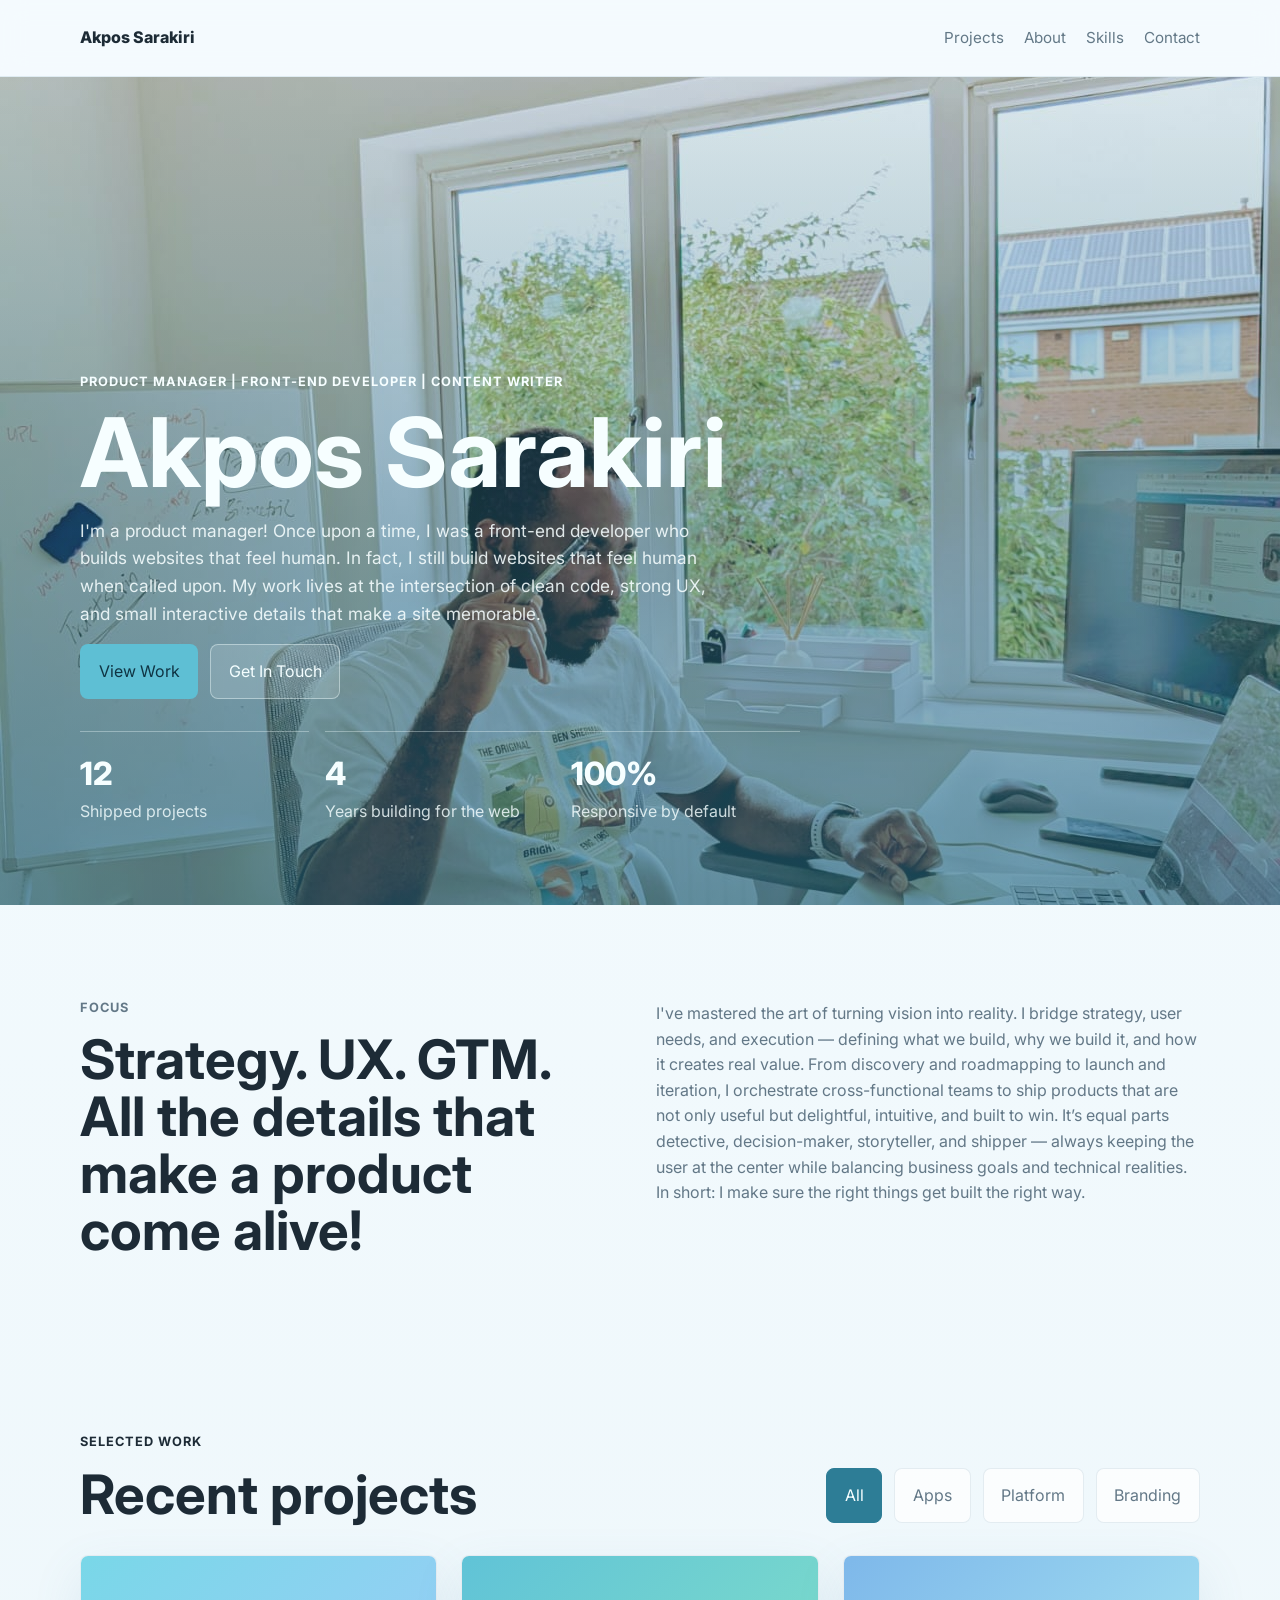
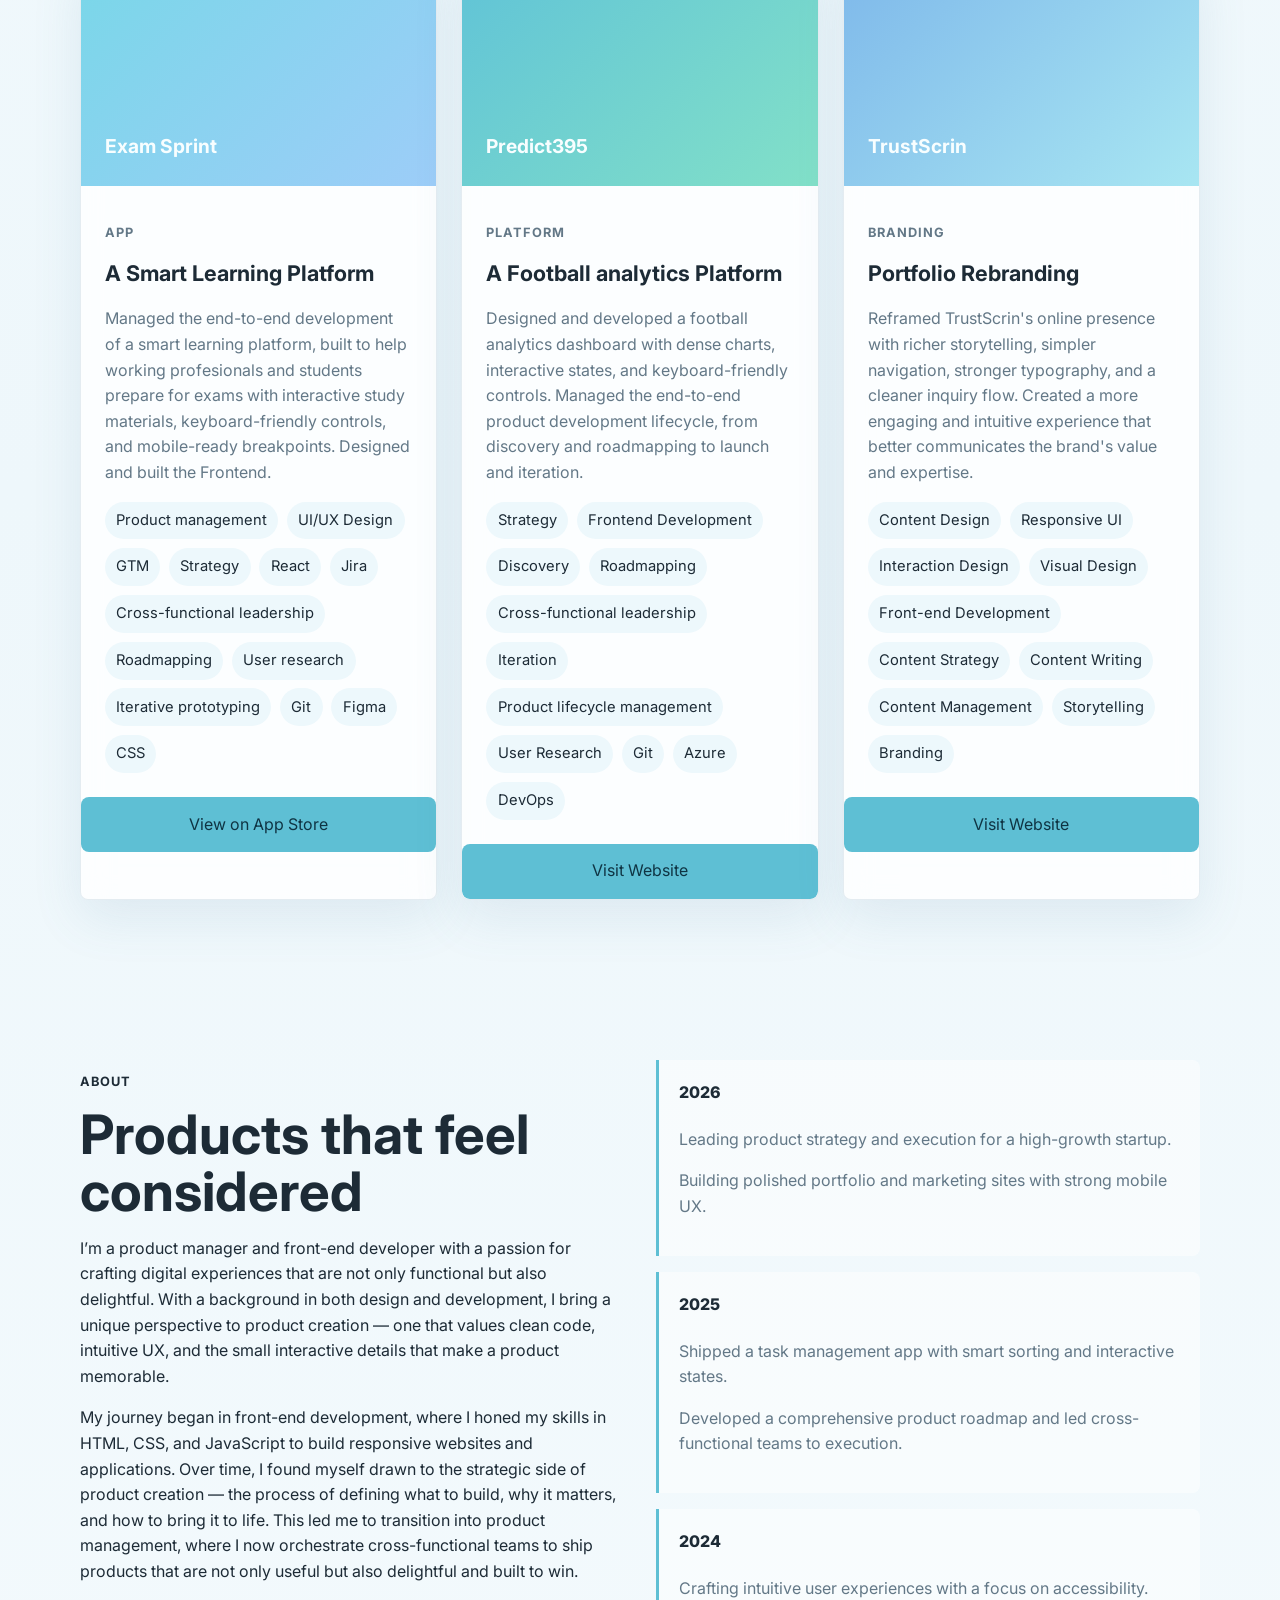
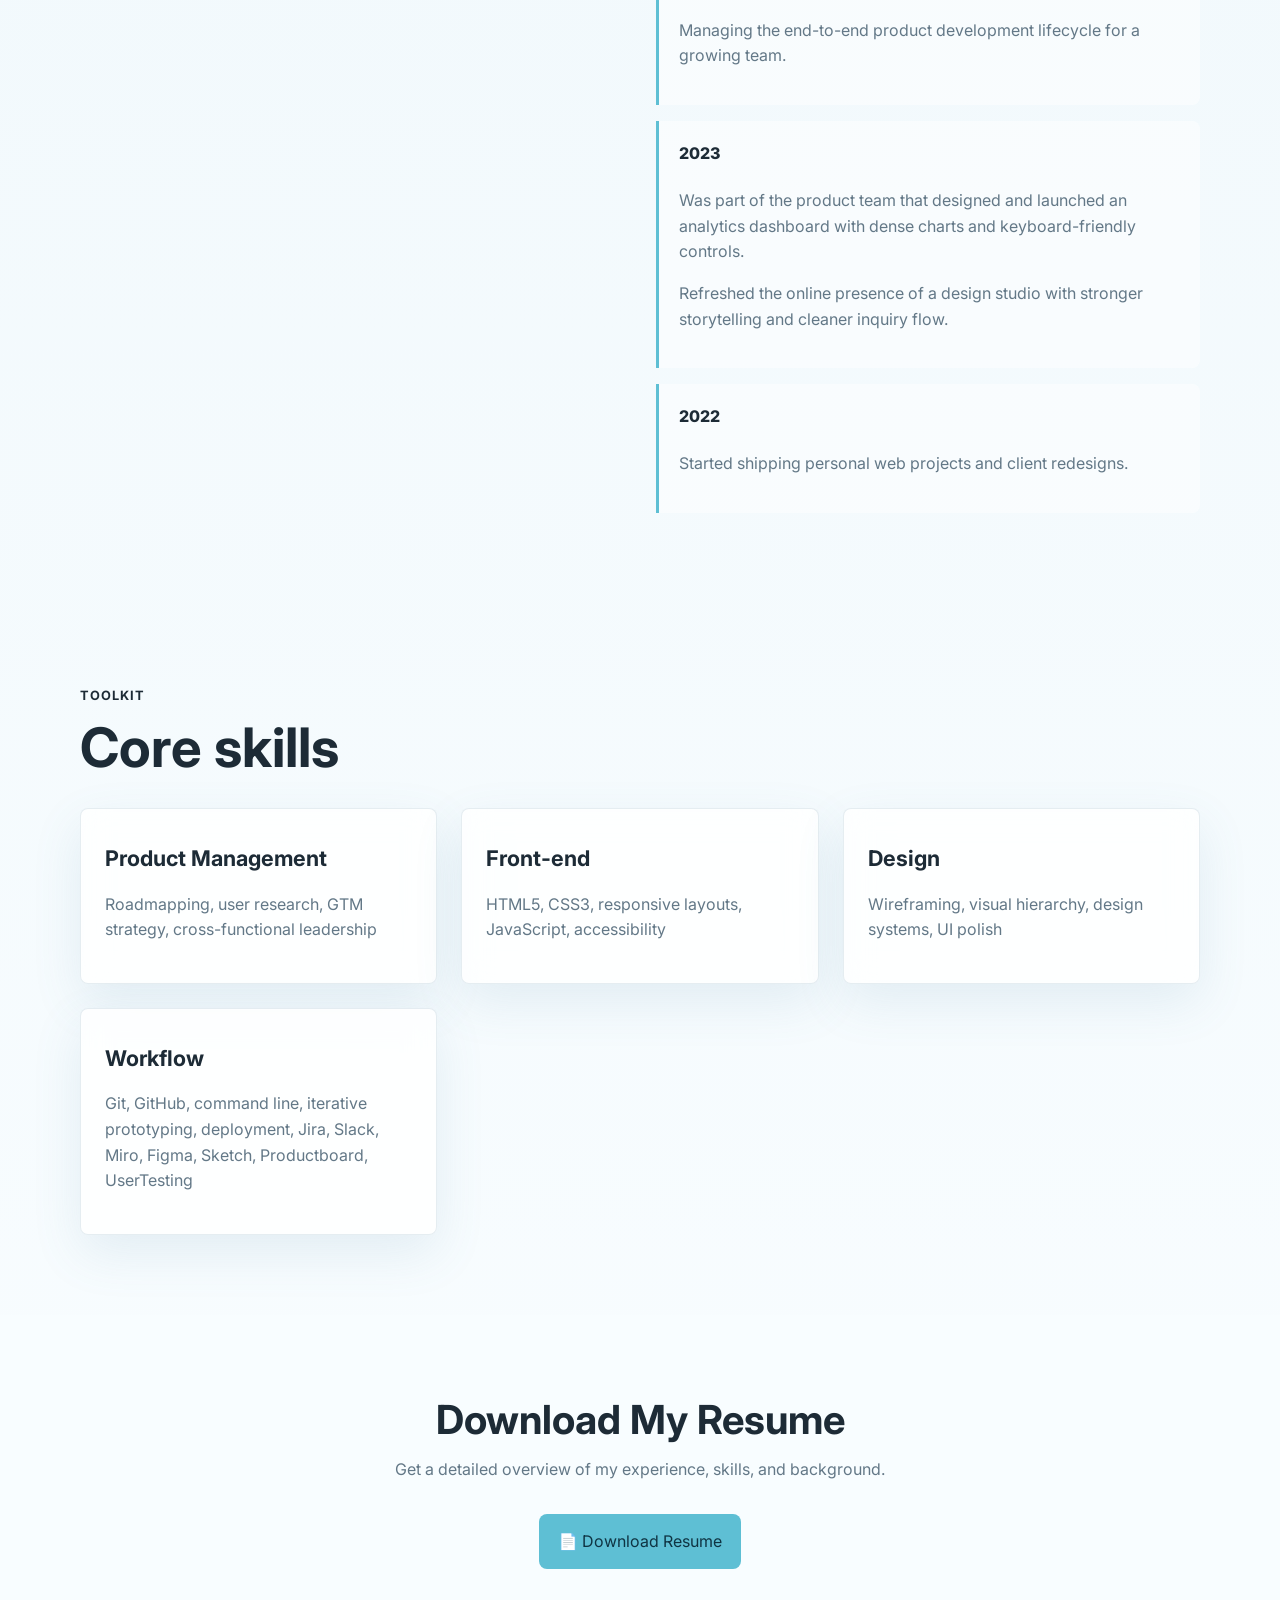
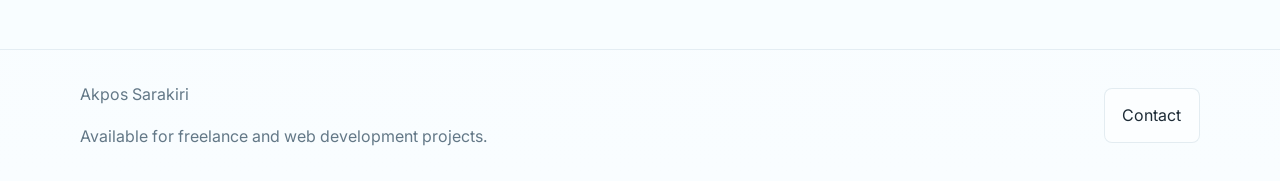
==== index.html @ 146df928 "Add Twitter handle to contact page - Added Twitter link (@Sarak_AK47) to contact information - Updat" ====
<!DOCTYPE html>
<html lang="en">
<head>
  <meta charset="UTF-8">
  <meta name="viewport" content="width=device-width, initial-scale=1.0">
  <title>Akpos Sarakiri</title>
  <link rel="preconnect" href="https://fonts.googleapis.com" />
  <link rel="preconnect" href="https://fonts.gstatic.com" crossorigin />
  <link
    href="https://fonts.googleapis.com/css2?family=Inter:wght@400;500;600;700;800&display=swap"
    rel="stylesheet"
  />
  <link rel="stylesheet" href="styles.css">
</head>
<body>
  <header class="site-header">
    <div class="container nav-shell">
      <a class="brand" href="index.html">Akpos Sarakiri</a>
      <nav class="site-nav" aria-label="Primary">
        <a href="#projects">Projects</a>
        <a href="#about">About</a>
        <a href="#skills">Skills</a>
        <a href="contact.html">Contact</a>
      </nav>
    </div>
  </header>

  <main>
    <section class="hero">
      <div class="hero-media">
        <img
          src="images/image1.jpeg"
          alt="Developer workspace with laptop, coffee, and code on screen"
        />
      </div>
      <div class="container hero-content">
        <p class="eyebrow">Product Manager | Front-End Developer | Content Writer</p>
        <h1>Akpos Sarakiri</h1>
        <p class="hero-copy">
          I'm a product manager! Once upon a time, I was a front-end developer who builds websites that feel
          human. In fact, I still build websites that feel
          human when called upon. My work lives at the intersection of clean code, strong UX,
          and small interactive details that make a site memorable. 
        </p>
        <div class="hero-actions">
          <a class="button primary" href="#projects">View Work</a>
          <a class="button secondary" href="contact.html">Get In Touch</a>
        </div>
        <dl class="hero-stats" aria-label="Career highlights">
          <div>
            <dt>12</dt>
            <dd>Shipped projects</dd>
          </div>
          <div>
            <dt>4</dt>
            <dd>Years building for the web</dd>
          </div>
          <div>
            <dt>100%</dt>
            <dd>Responsive by default</dd>
          </div>
        </dl>
      </div>
    </section>

    <section class="section">
      <div class="container highlights">
        <article>
          <p class="section-label">Focus</p>
          <h2>Strategy. UX. GTM.
            All the details that make a product come alive!
          </h2>
        </article>
        <article>
          <p>
            I've mastered the art of turning vision into reality.
            I bridge strategy, user needs, and execution — defining what we build, 
            why we build it, and how it creates real value. From discovery and roadmapping to launch and iteration, 
            I orchestrate cross-functional teams to ship products that are not only useful but delightful, intuitive, and built to win.
            It’s equal parts detective, decision-maker, storyteller, and shipper — always keeping the user at the 
            center while balancing business goals and technical realities.
            In short: I make sure the right things get built the right way.
          </p>
        </article>
      </div>
    </section>

    <section class="section" id="projects">
      <div class="container">
        <div class="section-heading">
          <div>
            <p class="section-label">Selected Work</p>
            <h2>Recent projects</h2>
          </div>
          <div class="filter-bar" aria-label="Project filters">
            <button class="filter-chip is-active" data-filter="all">All</button>
            <button class="filter-chip" data-filter="ui">Apps</button>
            <button class="filter-chip" data-filter="app">Platform</button>
            <button class="filter-chip" data-filter="branding">Branding</button>
          </div>
        </div>

        <div class="project-grid">
          <article class="project-card" data-category="ui">
            <div class="project-visual sunset">
              <span>Exam Sprint</span>
            </div>
            <div class="project-copy">
              <p class="project-tag">APP</p>
              <h3>A Smart Learning Platform</h3>
              <p>
                Managed the end-to-end development of a smart learning platform, 
                built to help working profesionals and students prepare for exams with interactive study materials,
                keyboard-friendly controls, and mobile-ready breakpoints. Designed and built the Frontend.
              </p>
              <ul class="meta-list">
                <li>Product management</li>
                <li>UI/UX Design</li>
                <li>GTM</li>
                <li>Strategy</li>
                <li>React</li>
                <li>Jira</li>
                <li>Cross-functional leadership</li>
                <li>Roadmapping</li>
                <li>User research</li>
                <li>Iterative prototyping</li>
                <li>Git</li>
                <li>Figma</li>
                <li>CSS</li>
              </ul>
            </div>
            <div> 
              <a href="https://apps.apple.com/app/id6741679938" target="_blank" rel="noreferrer">
                <span class="button primary full-width">View on App Store</span></a>
            </div>
          </article>

          <article class="project-card" data-category="app">
            <div class="project-visual mint">
              <span>Predict395</span>
            </div>
            <div class="project-copy">
              <p class="project-tag">Platform</p>
              <h3>A Football analytics Platform</h3>
              <p>
                Designed and developed a football analytics dashboard with dense charts, 
                interactive states, and keyboard-friendly controls.
                Managed the end-to-end product development lifecycle,
                from discovery and roadmapping to launch and iteration.
              </p>
              <ul class="meta-list">
                <li>Strategy</li>
                <li>Frontend Development</li>
                <li>Discovery</li>
                <li>Roadmapping</li>
                <li>Cross-functional leadership</li>
                <li>Iteration</li>
                <li>Product lifecycle management</li>
                <li>User Research</li>
                <li>Git</li>
                <li>Azure</li>
                <li>DevOps</li>
              </ul>
            </div>
            <div> 
              <a href="https://predict395.com/" target="_blank" rel="noreferrer">
                <span class="button primary full-width">Visit Website</span></a>
            </div>
          </article>

          <article class="project-card" data-category="branding">
            <div class="project-visual coral">
              <span>TrustScrin</span>
            </div>
            <div class="project-copy">
              <p class="project-tag">Branding</p>
              <h3>Portfolio Rebranding</h3>
              <p>
                Reframed TrustScrin's online presence with richer storytelling, simpler 
                navigation,
                stronger typography, and a cleaner inquiry flow. Created a more engaging and 
                intuitive experience that better communicates the brand's value and expertise.
              </p>
              <ul class="meta-list">
                <li>Content Design</li>
                <li>Responsive UI</li>
                <li>Interaction Design</li>
                <li>Visual Design</li>
                <li>Front-end Development</li>
                <li>Content Strategy</li>
                <li>Content Writing</li>
                <li>Content Management</li>
                <li>Storytelling</li>
                <li>Branding</li>
              </ul>
            </div>
            <div> 
              <a href="https://trustscrin.com/" target="_blank" rel="noreferrer">
                <span class="button primary full-width">Visit Website</span></a>
            </div>
          </article>
        </div>
      </div>
    </section>

    <section class="section" id="about">
      <div class="container split-layout">
        <article>
          <p class="section-label">About</p>
          <h2>Products that feel considered</h2>
          <p>
            I’m a product manager and front-end developer with a passion for
            crafting digital experiences that are not only functional but also
            delightful. With a background in both design and development, I
            bring a unique perspective to product creation — one that values
            clean code, intuitive UX, and the small interactive details that
            make a product memorable.
          </p>
          <p>
            My journey began in front-end development, where I honed my skills
            in HTML, CSS, and JavaScript to build responsive websites and
            applications. Over time, I found myself drawn to the strategic side
            of product creation — the process of defining what to build, why it
            matters, and how to bring it to life. This led me to transition into
            product management, where I now orchestrate cross-functional teams to
            ship products that are not only useful but also delightful and built
            to win.
          </p>
        </article>

        <article class="timeline">
          <div>
            <span>2026</span>
            <p>Leading product strategy and execution for a high-growth startup.</p>
            <p>Building polished portfolio and marketing sites with strong mobile UX.</p>
          </div>
          <div>
            <span>2025</span>
            <p>Shipped a task management app with smart sorting and interactive states.</p>
            <p>Developed a comprehensive product roadmap and led cross-functional teams to execution.</p>
          </div>
          <div>
            <span>2024</span>
            <p>Crafting intuitive user experiences with a focus on accessibility.</p>
            <p>Managing the end-to-end product development lifecycle for a growing team.</p>
          </div>
          <div>
            <span>2023</span>
            <p>Was part of the product team that designed and launched an analytics dashboard with dense charts and keyboard-friendly controls.</p>
            <p>Refreshed the online presence of a design studio with stronger storytelling and cleaner inquiry flow.</p>
          </div>
          <div>
            <span>2022</span>
            <p>Started shipping personal web projects and client redesigns.</p>
          </div>
        </article>
      </div>
    </section>

    <section class="section" id="skills">
      <div class="container">
        <div class="section-heading">
          <div>
            <p class="section-label">Toolkit</p>
            <h2>Core skills</h2>
          </div>
        </div>
        <div class="skills-grid">
          <article>
            <h3>Product Management</h3>
            <p>Roadmapping, user research, GTM strategy, cross-functional leadership</p>
          </article>
          <article>
            <h3>Front-end</h3>
            <p>HTML5, CSS3, responsive layouts, JavaScript, accessibility</p>
          </article>
          <article>
            <h3>Design</h3>
            <p>Wireframing, visual hierarchy, design systems, UI polish</p>
          </article>
          <article>
            <h3>Workflow</h3>
            <p>Git, GitHub, command line, iterative prototyping, deployment, Jira, Slack, Miro, Figma, Sketch, Productboard, UserTesting</p>
          </article>
        </div>
      </div>
    </section>

    <section class="section resume-section">
        <div class="container">
          <div class="resume-content">
            <h2>Download My Resume</h2>
            <p>Get a detailed overview of my experience, skills, and background.</p>
            <a class="button primary" href="https://1drv.ms/w/c/75dd874f5d4f0aeb/IQAN1BbffkNaRaN0YZNN8vuVAbMzT3LTX6f__LPYfrkF7ro?e=xX52eF" target="_blank" rel="noreferrer" download>
              <span>📄 Download Resume</span>
            </a>
          </div>
        </div>
      </section>

  </main>

  <footer class="site-footer">
    <div class="container footer-shell">
      <div>
        <p class="footer-name">Akpos Sarakiri</p>
        <p>Available for freelance and web development projects.</p>
      </div>
      <a class="button tertiary" href="contact.html">Contact</a>
    </div>
  </footer>

  <script src="script.js"></script>
</body>
</html>
---- styles.css ----
:root {
  --bg: #eef7fb;
  --surface: #f8fdff;
  --surface-strong: rgba(255, 255, 255, 0.82);
  --text: #1d2b36;
  --muted: #637887;
  --border: rgba(78, 126, 154, 0.14);
  --accent: #5ebfd4;
  --accent-deep: #2d7d96;
  --accent-soft: #9ee3ef;
  --shadow: 0 18px 50px rgba(83, 133, 163, 0.12);
}

*,
*::before,
*::after {
  box-sizing: border-box;
}

html {
  scroll-behavior: smooth;
}

body {
  margin: 0;
  font-family: "Inter", sans-serif;
  background: var(--bg);
  color: var(--text);
  line-height: 1.6;
  background-image: linear-gradient(180deg, #f4fbfe 0%, #eef7fb 42%, #f9fdff 100%);
}

img {
  display: block;
  max-width: 100%;
}

a {
  color: inherit;
  text-decoration: none;
}

button,
input,
textarea {
  font: inherit;
}

.container {
  width: min(1120px, calc(100% - 2rem));
  margin: 0 auto;
}

.site-header {
  position: sticky;
  top: 0;
  z-index: 20;
  backdrop-filter: blur(12px);
  background: rgba(244, 251, 254, 0.8);
  border-bottom: 1px solid rgba(78, 126, 154, 0.12);
}

.nav-shell,
.footer-shell {
  display: flex;
  align-items: center;
  justify-content: space-between;
  gap: 1rem;
  min-height: 76px;
}

.brand,
.footer-name,
h1,
h2,
h3,
dt {
  letter-spacing: 0;
}

.brand {
  font-size: 1rem;
  font-weight: 800;
}

.site-nav {
  display: flex;
  flex-wrap: wrap;
  gap: 1.25rem;
}

.site-nav a {
  color: var(--muted);
  font-size: 0.95rem;
}

.site-nav a[aria-current="page"],
.site-nav a:hover,
.site-nav a:focus-visible {
  color: var(--text);
}

.hero {
  position: relative;
  min-height: 92vh;
  display: flex;
  align-items: end;
  overflow: hidden;
}

.hero::after {
  content: "";
  position: absolute;
  inset: 0;
  background:
    linear-gradient(180deg, rgba(134, 216, 232, 0.12), rgba(45, 125, 150, 0.5)),
    linear-gradient(0deg, rgba(16, 43, 58, 0.28), rgba(16, 43, 58, 0.08));
}

.hero-media {
  position: absolute;
  inset: 0;
}

.hero-media img {
  width: 100%;
  height: 100%;
  object-fit: cover;
}

.hero-content {
  position: relative;
  z-index: 1;
  color: #f6feff;
  padding: 9rem 0 4rem;
}

.contact-section {
  position: relative;
  min-height: 80vh;
  display: flex;
  align-items: center;
  overflow: hidden;
  padding: 0;
}

.contact-section::after {
  content: "";
  position: absolute;
  inset: 0;
  background:
    linear-gradient(180deg, rgba(134, 216, 232, 0.12), rgba(45, 125, 150, 0.5)),
    linear-gradient(0deg, rgba(16, 43, 58, 0.28), rgba(16, 43, 58, 0.08));
}

.contact-media {
  position: absolute;
  inset: 0;
}

.contact-media img {
  width: 100%;
  height: 100%;
  object-fit: cover;
}

.contact-content {
  position: relative;
  z-index: 1;
  color: #f6feff;
  text-align: center;
}

.eyebrow,
.section-label,
.project-tag {
  text-transform: uppercase;
  font-size: 0.8rem;
  font-weight: 700;
  letter-spacing: 0.08em;
}

.hero h1,
.contact-layout h1 {
  font-size: clamp(3rem, 8vw, 6rem);
  line-height: 0.98;
  margin: 0 0 1rem;
}

.hero-copy,
.contact-copy {
  max-width: 640px;
  font-size: 1.08rem;
}

.hero-copy {
  color: rgba(246, 254, 255, 0.88);
}

.contact-copy {
  color: var(--muted);
}

.contact-form {
  display: flex;
  flex-direction: column;
  gap: 1rem;
  max-width: 600px;
  margin: 2rem auto 0;
}

.contact-form input,
.contact-form textarea {
  padding: 0.85rem 1rem;
  border: 1px solid rgba(244, 254, 255, 0.42);
  border-radius: 8px;
  background: rgba(248, 253, 255, 0.14);
  color: #f6feff;
  font-size: 1rem;
}

.contact-form input::placeholder,
.contact-form textarea::placeholder {
  color: rgba(244, 254, 255, 0.6);
}

.contact-form textarea {
  min-height: 150px;
  resize: vertical;
}

.contact-form button {
  align-self: center;
  margin-top: 1rem;
}

.hero-actions,
.filter-bar,
.contact-list {
  display: flex;
  flex-wrap: wrap;
  gap: 0.75rem;
}

.button,
.filter-chip {
  display: inline-flex;
  align-items: center;
  justify-content: center;
  min-height: 48px;
  padding: 0.85rem 1.1rem;
  border-radius: 8px;
  border: 1px solid transparent;
  transition: transform 160ms ease, background-color 160ms ease, color 160ms ease,
    border-color 160ms ease;
}

.button:hover,
.button:focus-visible,
.filter-chip:hover,
.filter-chip:focus-visible {
  transform: translateY(-1px);
}

.primary {
  background: var(--accent);
  color: #0f3443;
}

.secondary {
  background: rgba(248, 253, 255, 0.14);
  color: #f4feff;
  border-color: rgba(244, 254, 255, 0.42);
}

.tertiary {
  background: rgba(255, 255, 255, 0.5);
  border-color: var(--border);
}

.hero-stats {
  display: grid;
  grid-template-columns: repeat(3, minmax(0, 1fr));
  gap: 1rem;
  margin-top: 2rem;
  max-width: 720px;
}

.hero-stats div {
  padding-top: 1rem;
  border-top: 1px solid rgba(244, 254, 255, 0.34);
}

.hero-stats dt {
  font-size: 2rem;
  font-weight: 800;
}

.hero-stats dd {
  margin: 0;
  color: rgba(244, 254, 255, 0.82);
}

.section {
  padding: 5rem 0;
}

.highlights,
.split-layout,
.contact-layout {
  display: grid;
  grid-template-columns: repeat(2, minmax(0, 1fr));
  gap: 2rem;
  align-items: start;
}

.section-heading {
  display: flex;
  align-items: end;
  justify-content: space-between;
  gap: 1.5rem;
  margin-bottom: 2rem;
}

.section h2 {
  margin: 0.25rem 0 0;
  font-size: clamp(2rem, 5vw, 3.4rem);
  line-height: 1.05;
}

.filter-chip {
  background: rgba(255, 255, 255, 0.75);
  border-color: var(--border);
  cursor: pointer;
  color: var(--muted);
}

.filter-chip.is-active {
  background: var(--accent-deep);
  color: #f5feff;
  border-color: var(--accent-deep);
}

.project-grid,
.skills-grid {
  display: grid;
  grid-template-columns: repeat(3, minmax(0, 1fr));
  gap: 1.5rem;
}

.project-card,
.skills-grid article,
.contact-panel {
  background: var(--surface-strong);
  border: 1px solid var(--border);
  border-radius: 8px;
  overflow: hidden;
  box-shadow: var(--shadow);
  backdrop-filter: blur(14px);
}

.project-card.is-hidden {
  display: none;
}

.project-visual {
  min-height: 230px;
  padding: 1.5rem;
  display: flex;
  align-items: end;
  font-size: 1.2rem;
  font-weight: 700;
  color: #f8feff;
}

.sunset {
  background: linear-gradient(135deg, #79d7e8, #9dcdf8);
}

.mint {
  background: linear-gradient(135deg, #60c3d7, #82e0c8);
}

.coral {
  background: linear-gradient(135deg, #7eb8ea, #a8e6f2);
}

.project-copy,
.skills-grid article,
.contact-panel {
  padding: 1.5rem;
}

.project-copy h3,
.skills-grid h3,
.contact-panel h2 {
  margin: 0.5rem 0;
  font-size: 1.35rem;
}

.meta-list,
.contact-points {
  display: flex;
  flex-wrap: wrap;
  gap: 0.55rem;
  list-style: none;
  padding: 0;
  margin: 1rem 0 0;
}

.meta-list li,
.contact-points li {
  padding: 0.45rem 0.7rem;
  border-radius: 999px;
  background: #edf8fc;
  font-size: 0.92rem;
}

.timeline {
  display: grid;
  gap: 1rem;
}

.timeline div {
  padding: 1.25rem;
  border-left: 3px solid var(--accent);
  background: rgba(255, 255, 255, 0.52);
  border-radius: 0 8px 8px 0;
}

.timeline span {
  display: inline-block;
  margin-bottom: 0.35rem;
  font-weight: 800;
}

.skills-grid article p,
.project-copy p,
.timeline p,
.highlights p,
.contact-panel li,
.site-footer p {
  color: var(--muted);
}

.site-footer {
  padding: 1rem 0;
  border-top: 1px solid rgba(78, 126, 154, 0.12);
}

.contact-main {
  min-height: calc(100vh - 76px);
  display: grid;
  align-items: center;
}

.contact-list {
  margin-top: 2rem;
}

.contact-list a {
  font-weight: 600;
  color: var(--accent-deep);
}

.full-width {
  width: 100%;
}

@media (max-width: 900px) {
  .hero {
    min-height: auto;
  }

  .hero-content {
    padding-top: 8rem;
  }

  .contact-section {
    min-height: auto;
    padding: 5rem 0;
  }

  .section-heading,
  .highlights,
  .split-layout,
  .contact-layout,
  .project-grid,
  .skills-grid {
    grid-template-columns: 1fr;
  }

  .section-heading {
    align-items: start;
  }
}

@media (max-width: 640px) {
  .nav-shell,
  .footer-shell {
    min-height: auto;
    padding: 1rem 0;
    align-items: start;
    flex-direction: column;
  }

  .hero-copy,
  .contact-copy {
    font-size: 1rem;
  }

  .hero-stats {
    grid-template-columns: 1fr;
  }

  .button,
  .filter-chip {
    width: auto;
  }
}

/* Resume Section */
.resume-section {
  background: var(--surface);
  text-align: center;
}

.resume-content {
  max-width: 600px;
  margin: 0 auto;
}

.resume-content h2 {
  margin-bottom: 1rem;
  font-size: 2.5rem;
}

.resume-content p {
  margin-bottom: 2rem;
  color: var(--muted);
}

.resume-content .button {
  display: inline-flex;
  align-items: center;
  gap: 0.5rem;
}
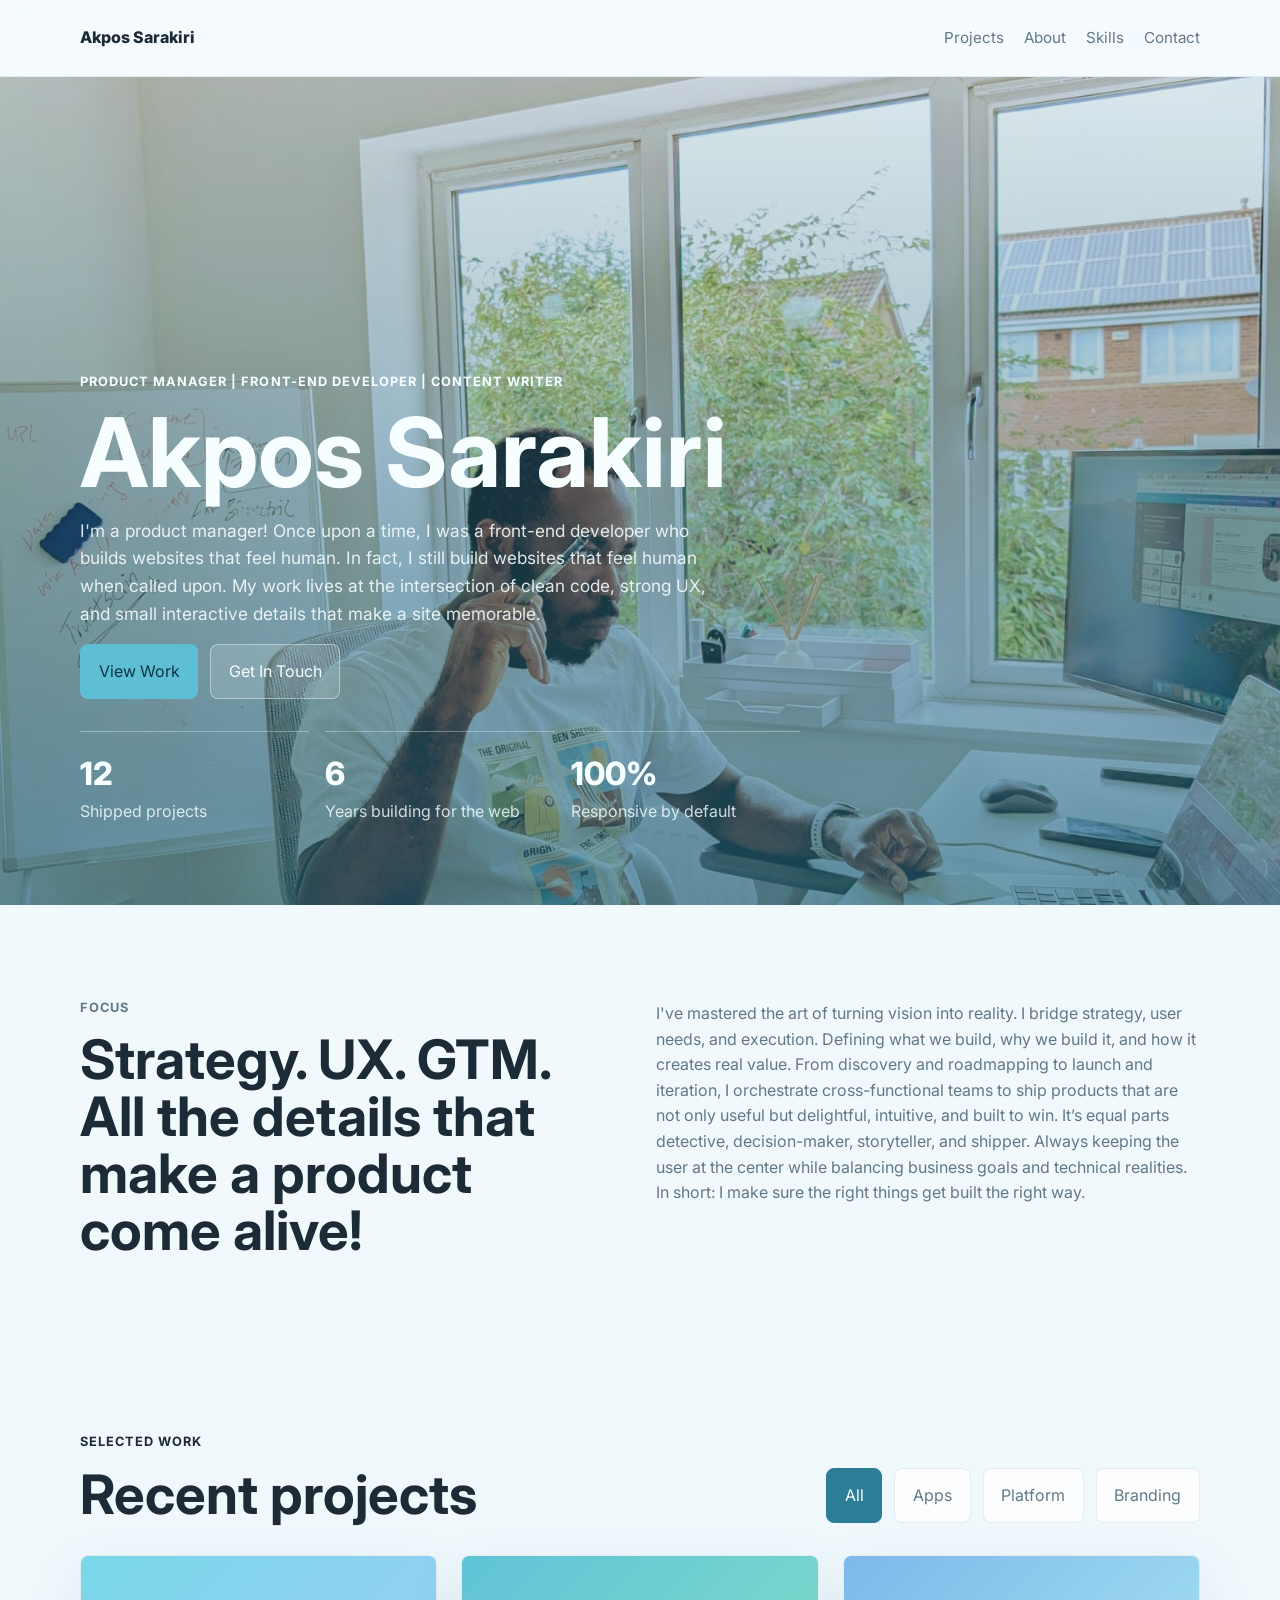
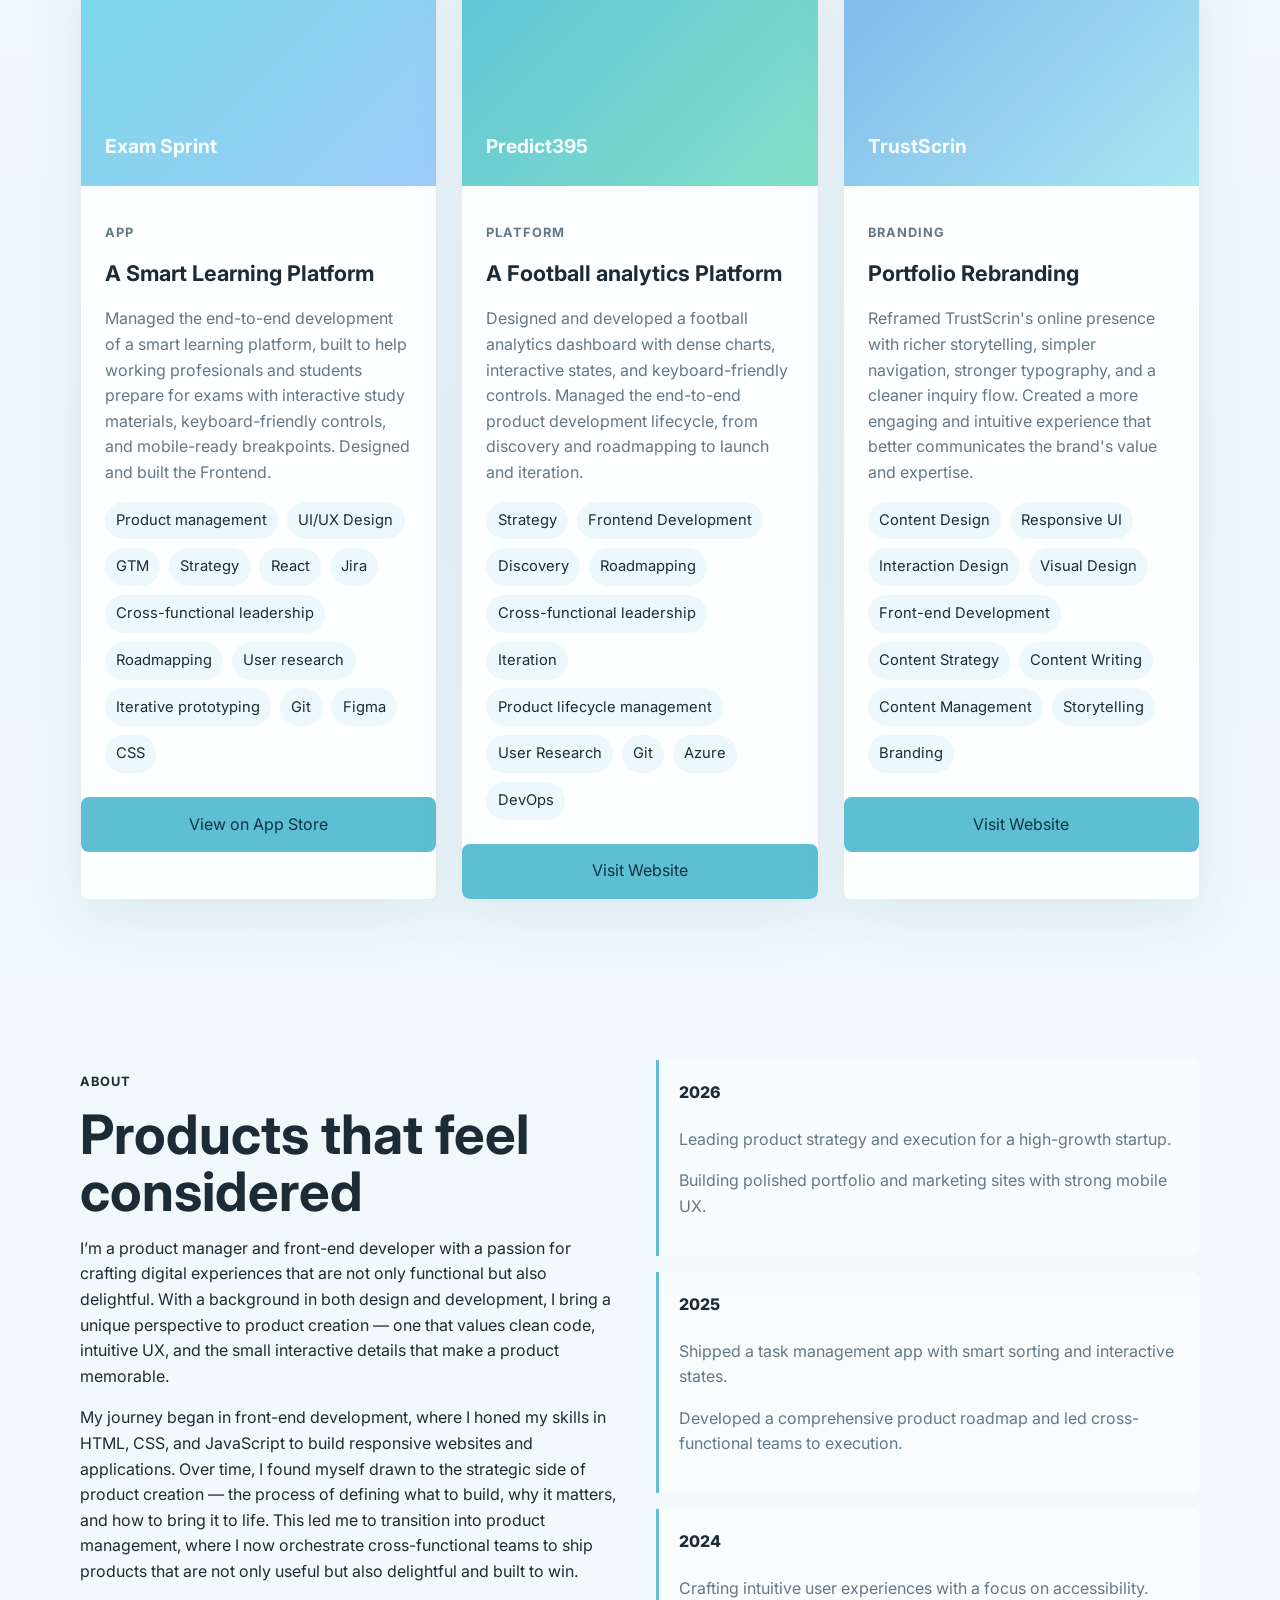
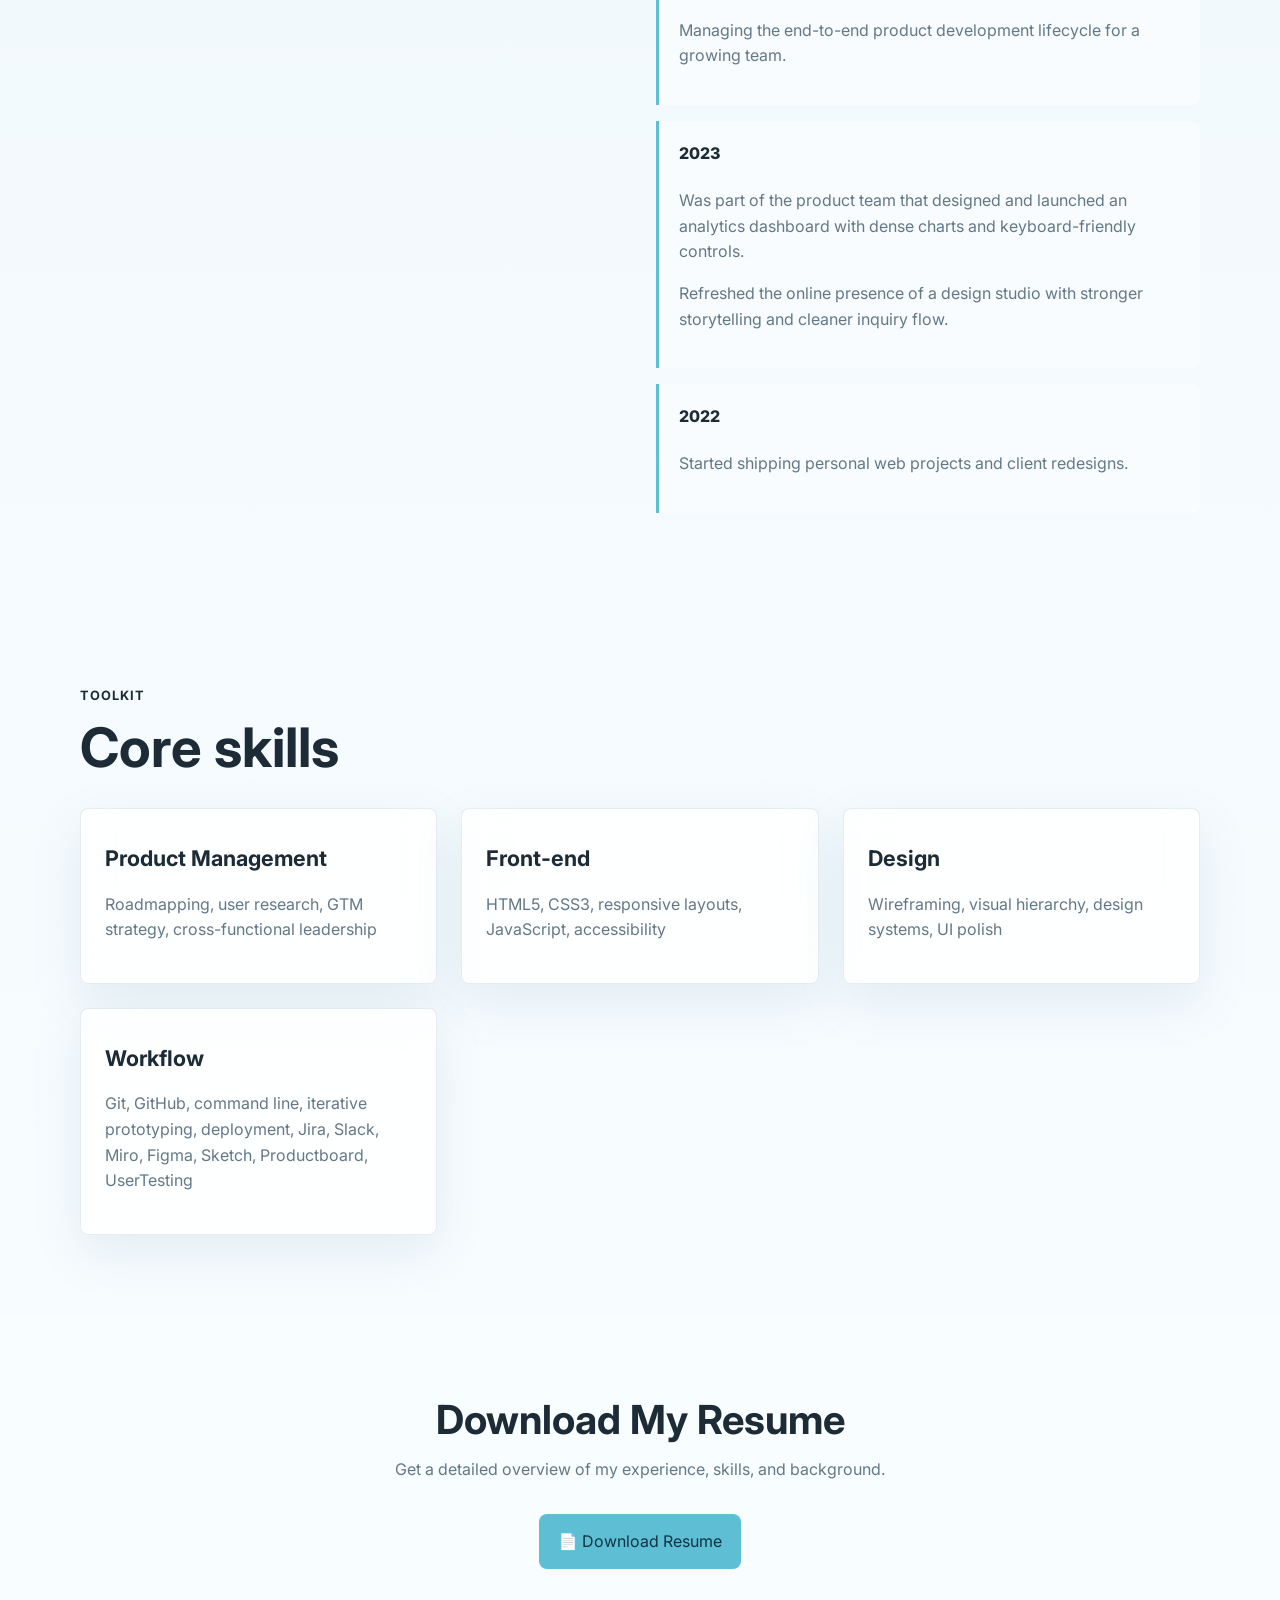
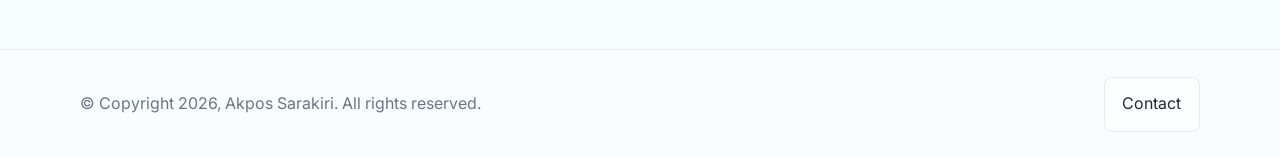
==== commit cebab7be: "Update copyright" ====
--- a/index.html
+++ b/index.html
@@ -52,7 +52,7 @@
             <dd>Shipped projects</dd>
           </div>
           <div>
-            <dt>4</dt>
+            <dt>6</dt>
             <dd>Years building for the web</dd>
           </div>
           <div>
@@ -74,10 +74,10 @@
         <article>
           <p>
             I've mastered the art of turning vision into reality.
-            I bridge strategy, user needs, and execution — defining what we build, 
+            I bridge strategy, user needs, and execution. Defining what we build, 
             why we build it, and how it creates real value. From discovery and roadmapping to launch and iteration, 
             I orchestrate cross-functional teams to ship products that are not only useful but delightful, intuitive, and built to win.
-            It’s equal parts detective, decision-maker, storyteller, and shipper — always keeping the user at the 
+            It’s equal parts detective, decision-maker, storyteller, and shipper. Always keeping the user at the 
             center while balancing business goals and technical realities.
             In short: I make sure the right things get built the right way.
           </p>
@@ -303,8 +303,7 @@
   <footer class="site-footer">
     <div class="container footer-shell">
       <div>
-        <p class="footer-name">Akpos Sarakiri</p>
-        <p>Available for freelance and web development projects.</p>
+        <p>&copy; Copyright 2026, Akpos Sarakiri. All rights reserved.</p>
       </div>
       <a class="button tertiary" href="contact.html">Contact</a>
     </div>
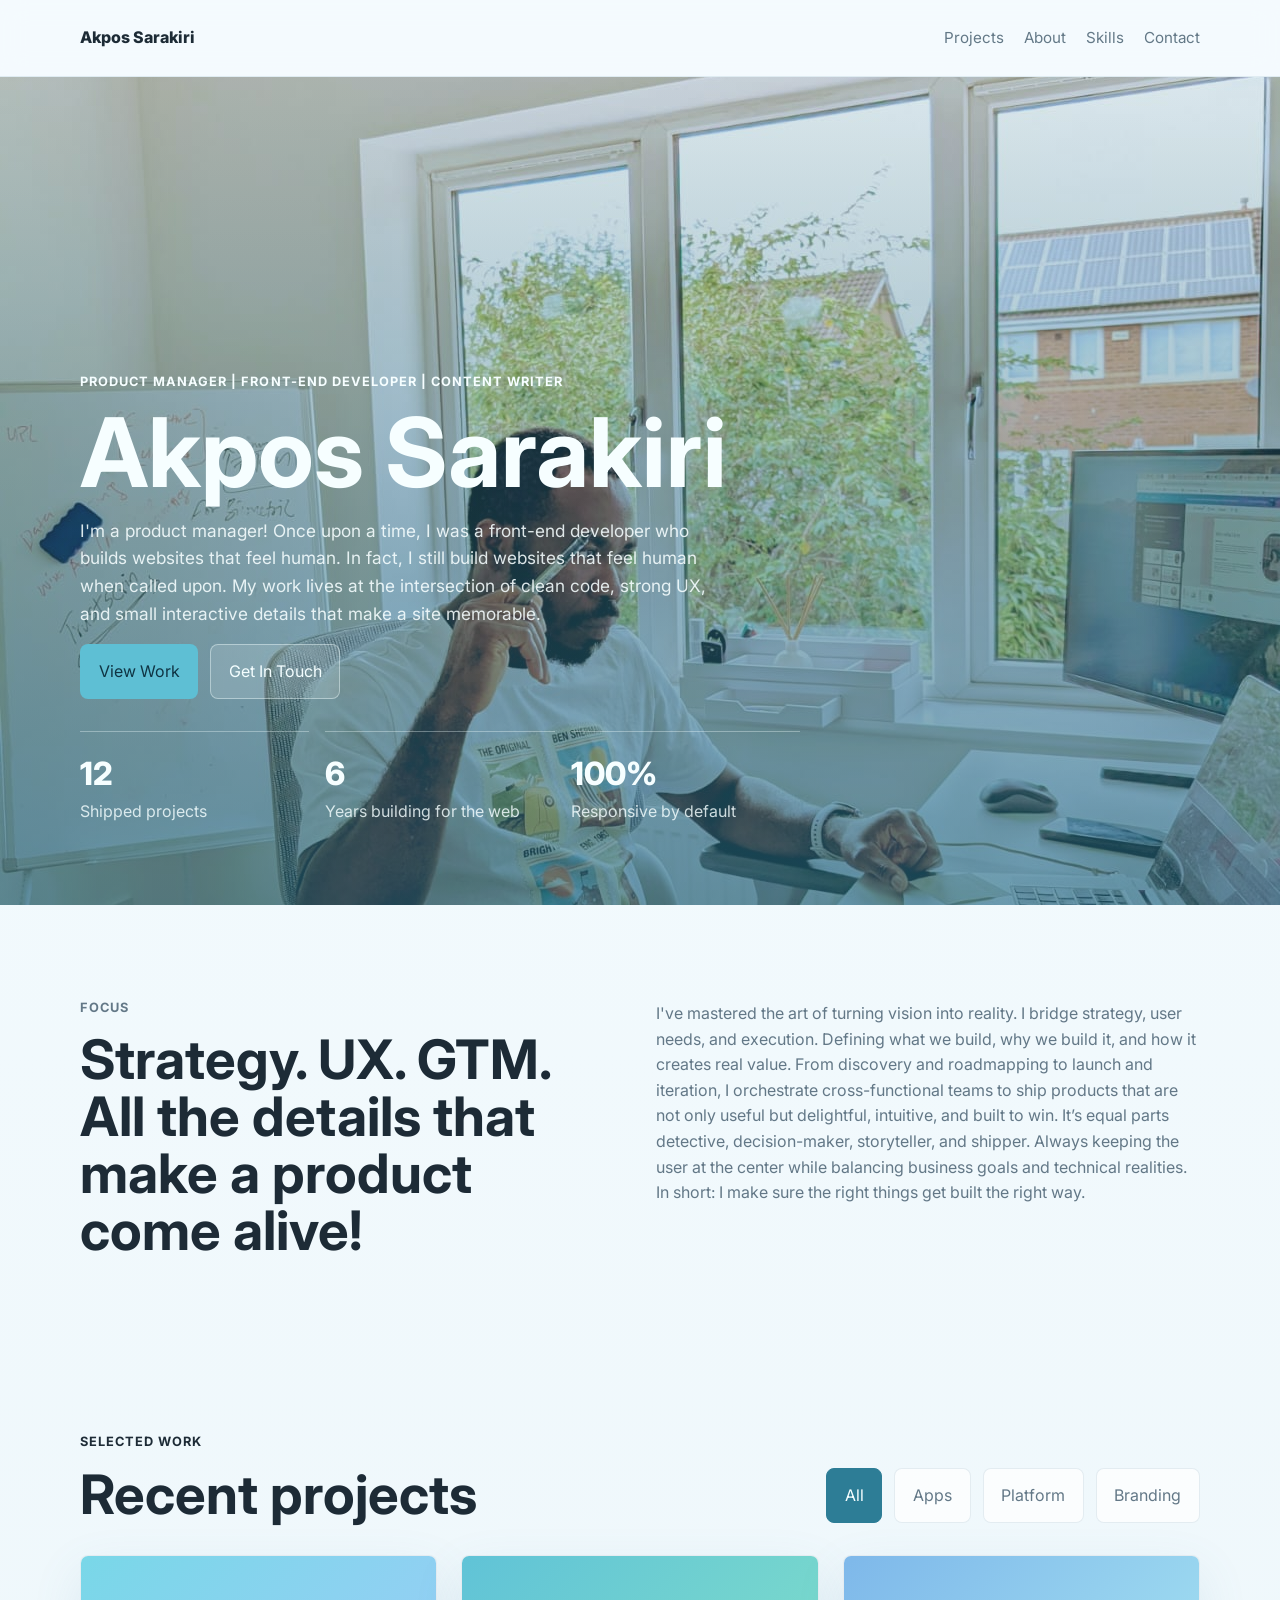
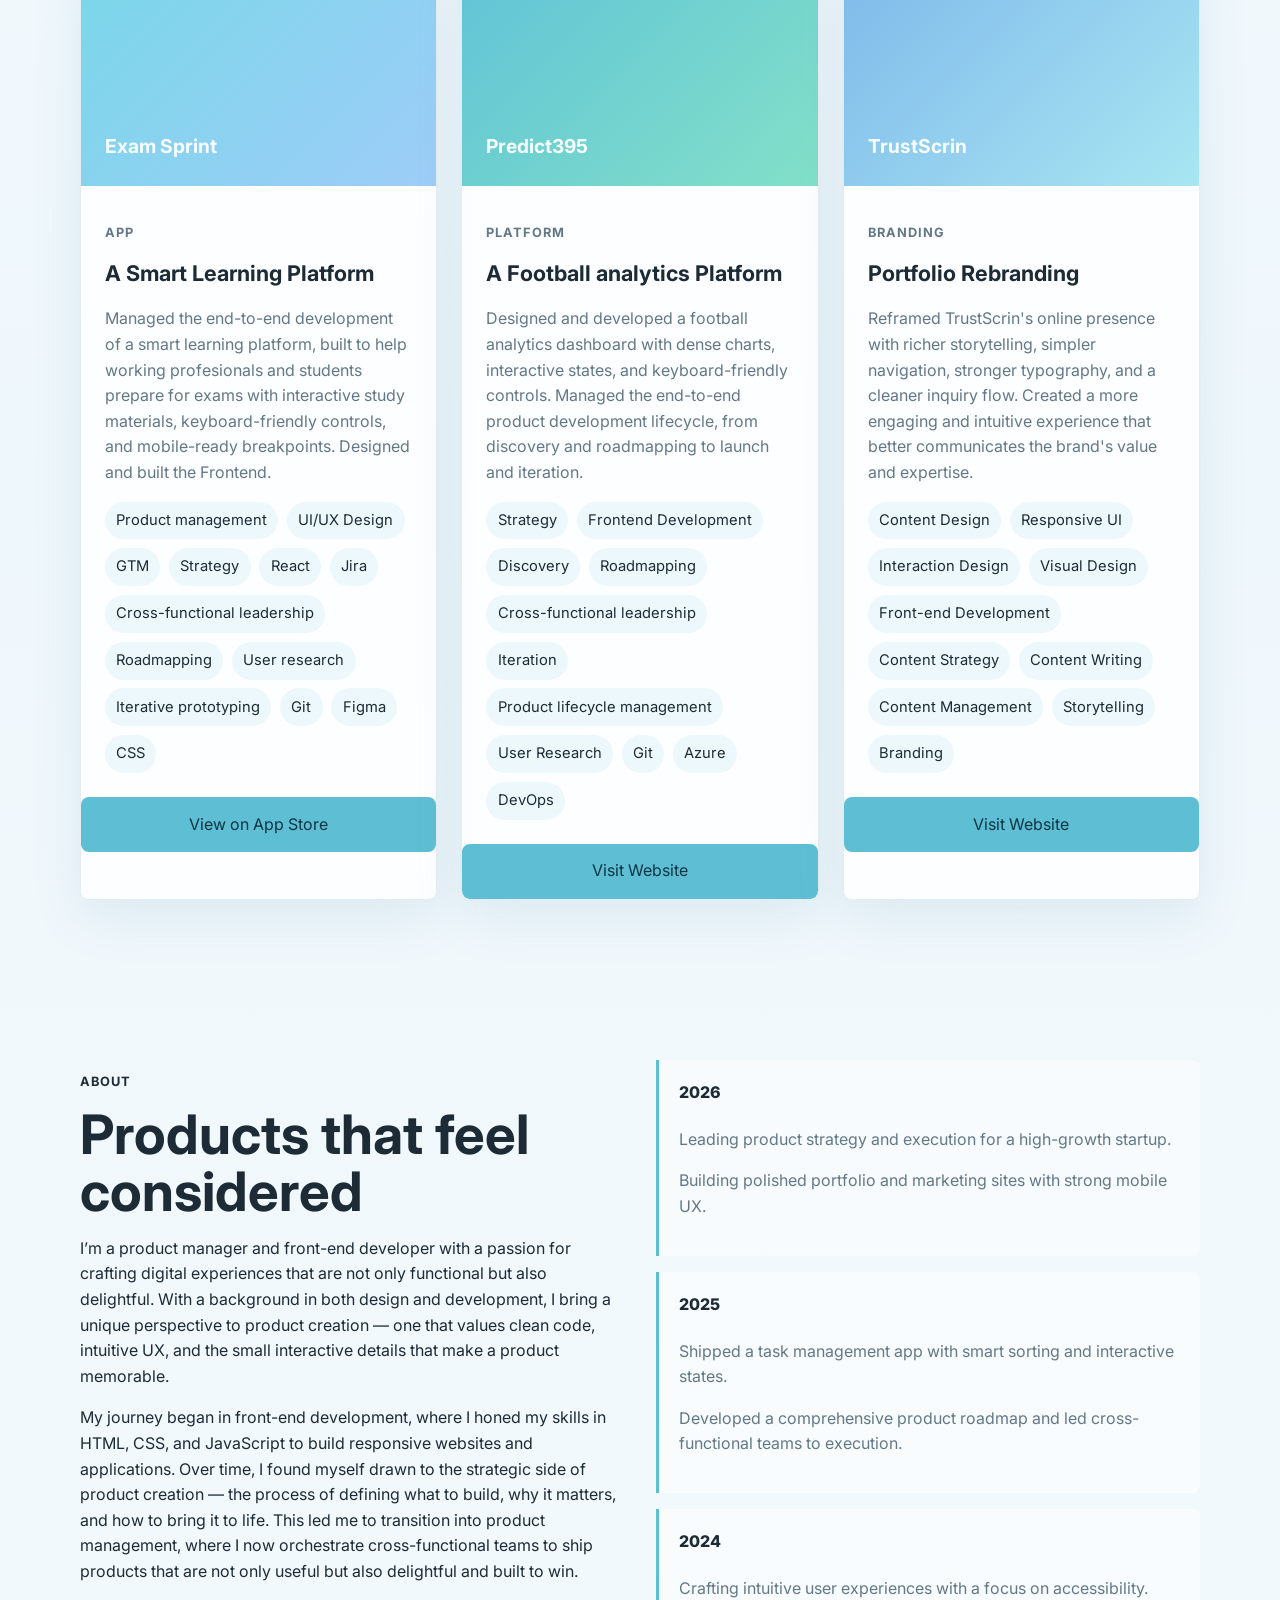
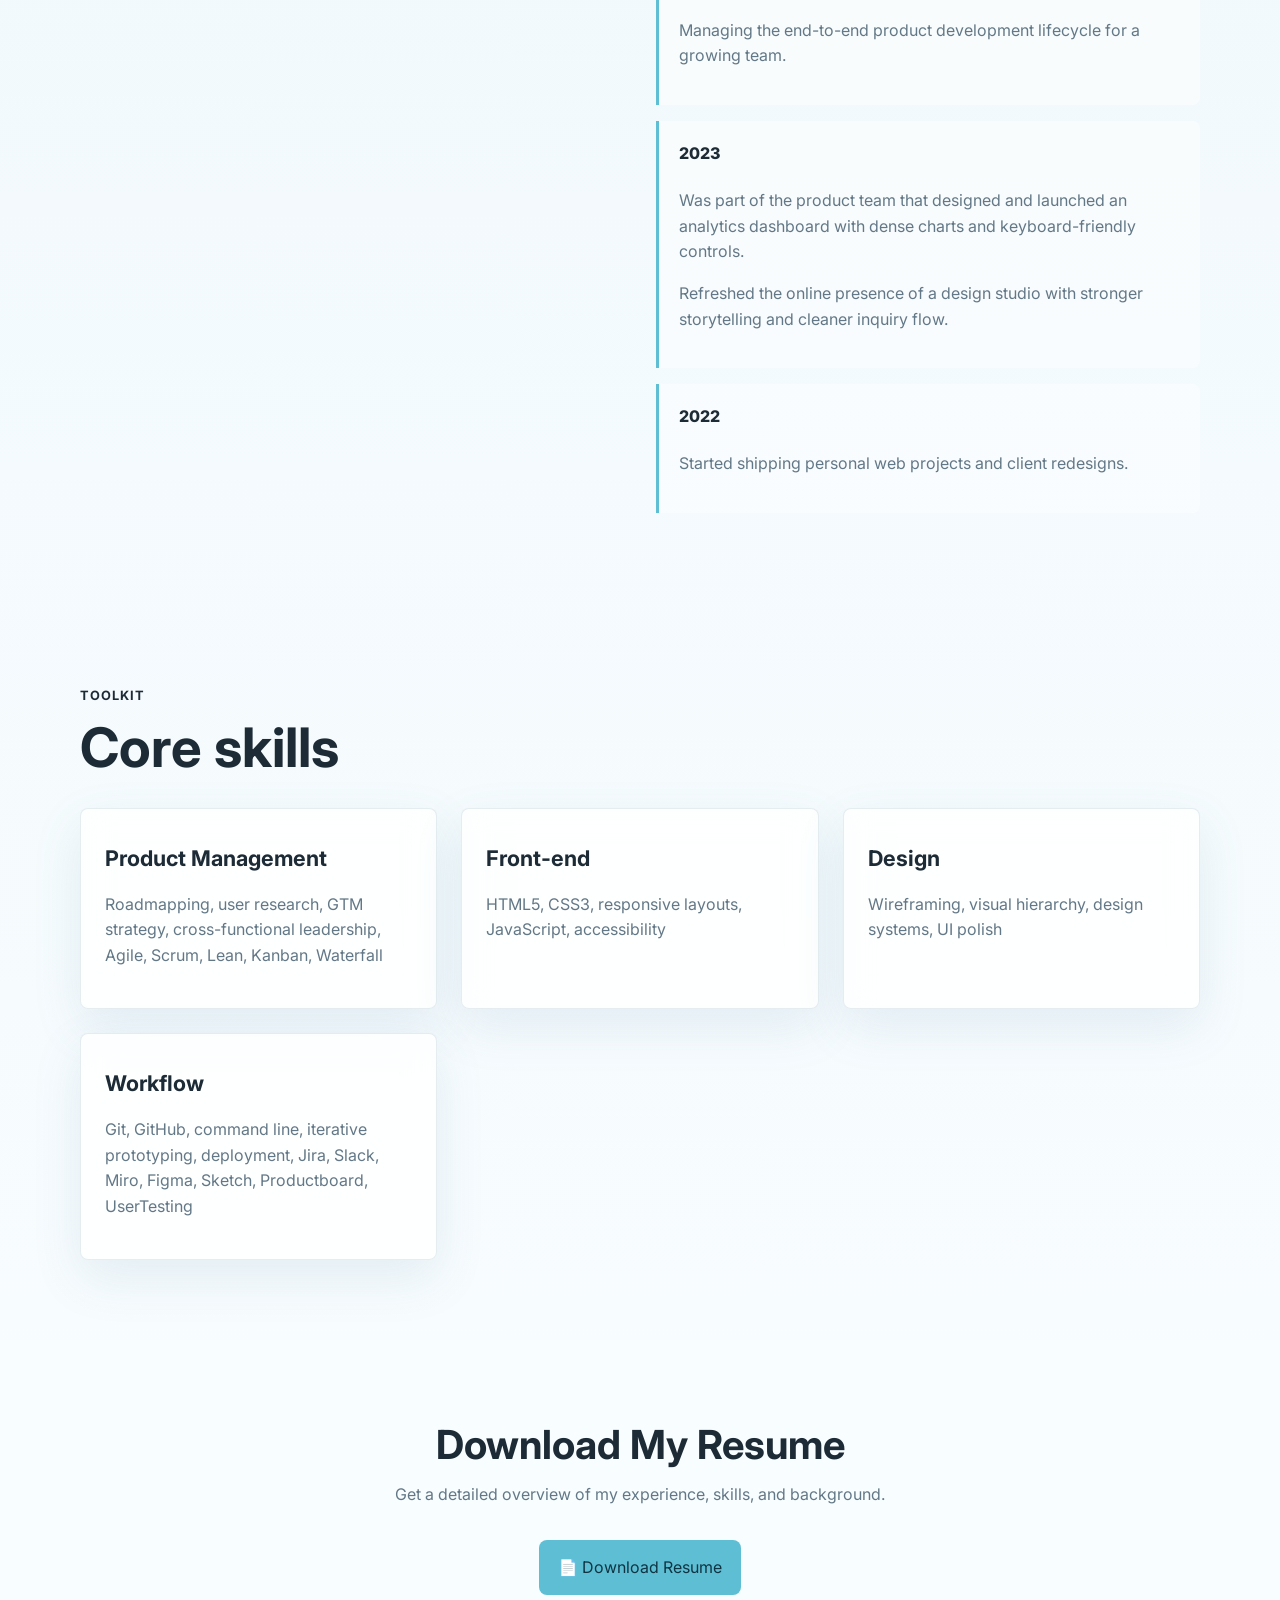
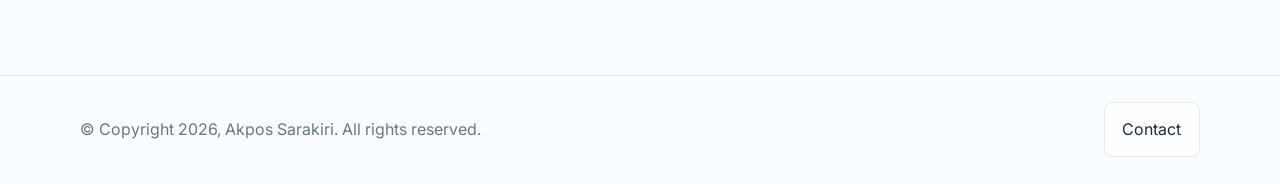
==== commit 148bc297: "Update contact and home page content" ====
--- a/index.html
+++ b/index.html
@@ -268,7 +268,7 @@
         <div class="skills-grid">
           <article>
             <h3>Product Management</h3>
-            <p>Roadmapping, user research, GTM strategy, cross-functional leadership</p>
+            <p>Roadmapping, user research, GTM strategy, cross-functional leadership, Agile, Scrum, Lean, Kanban, Waterfall</p>
           </article>
           <article>
             <h3>Front-end</h3>
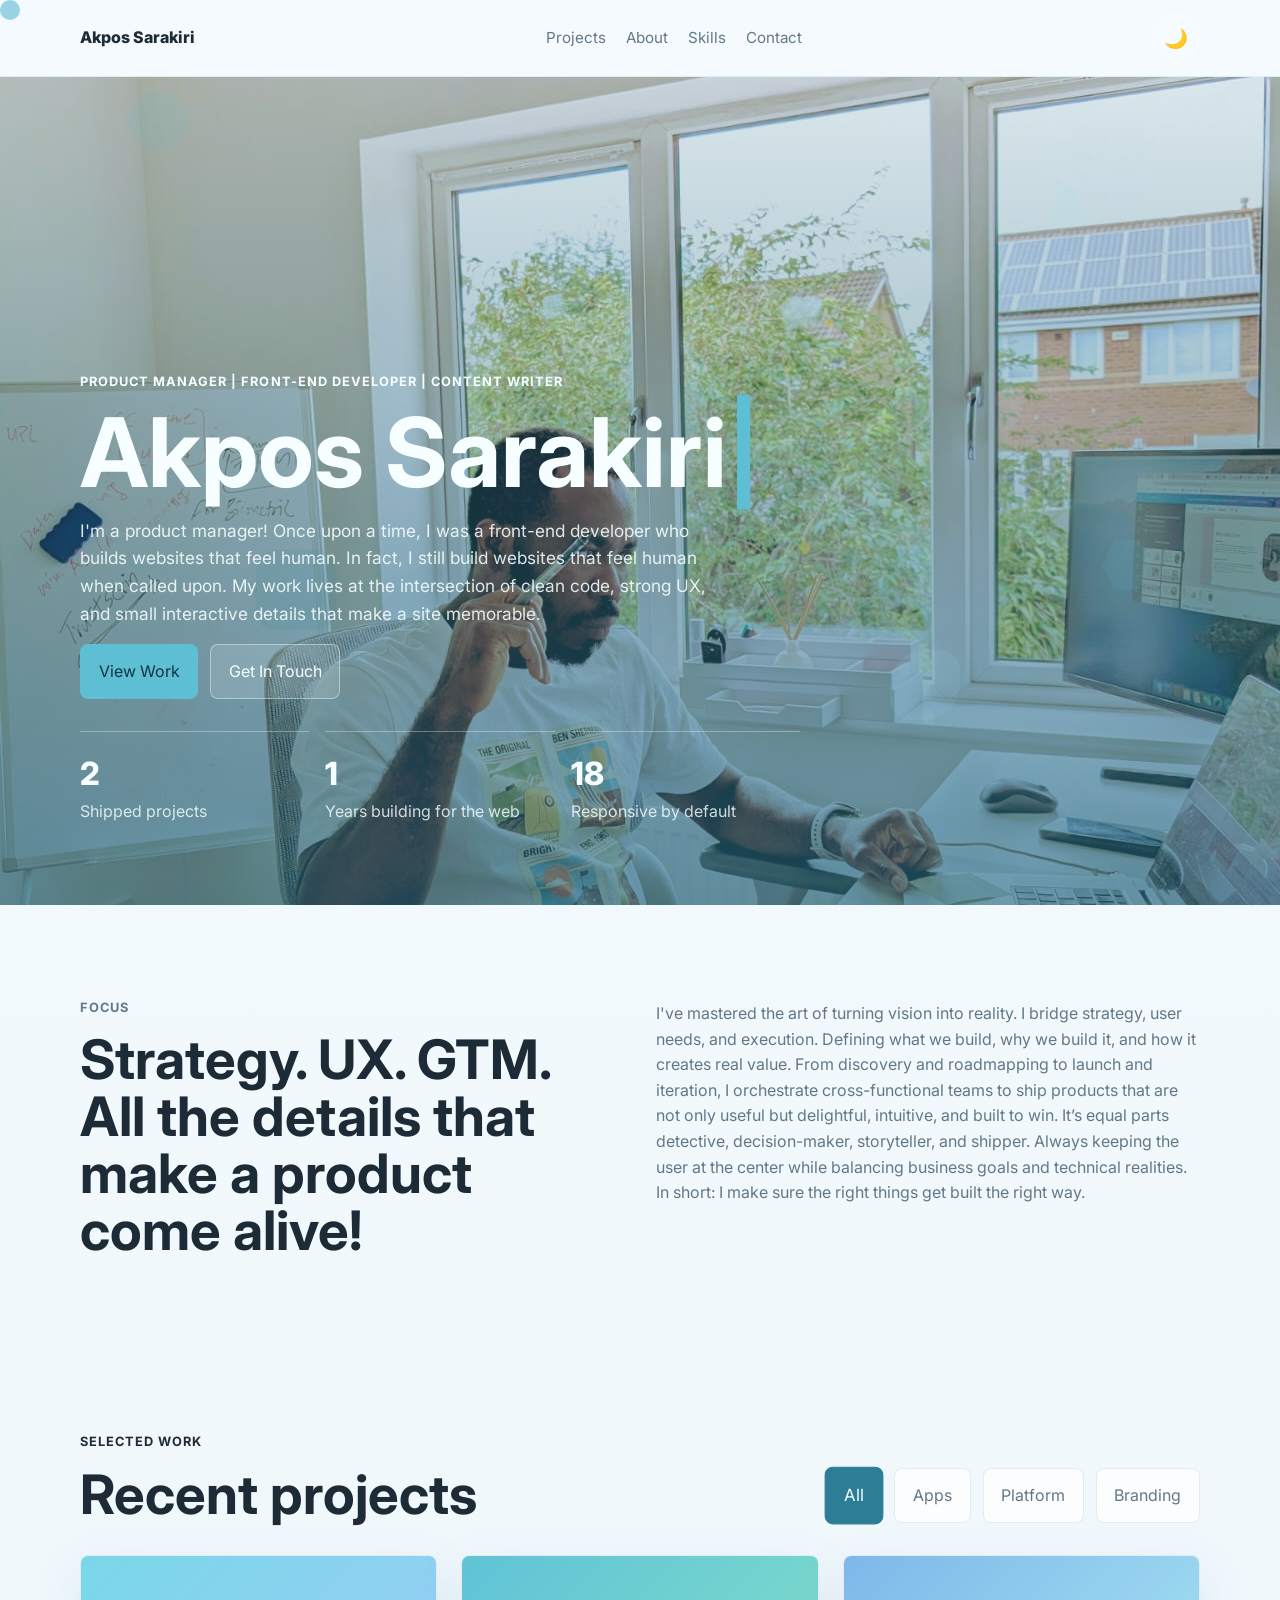
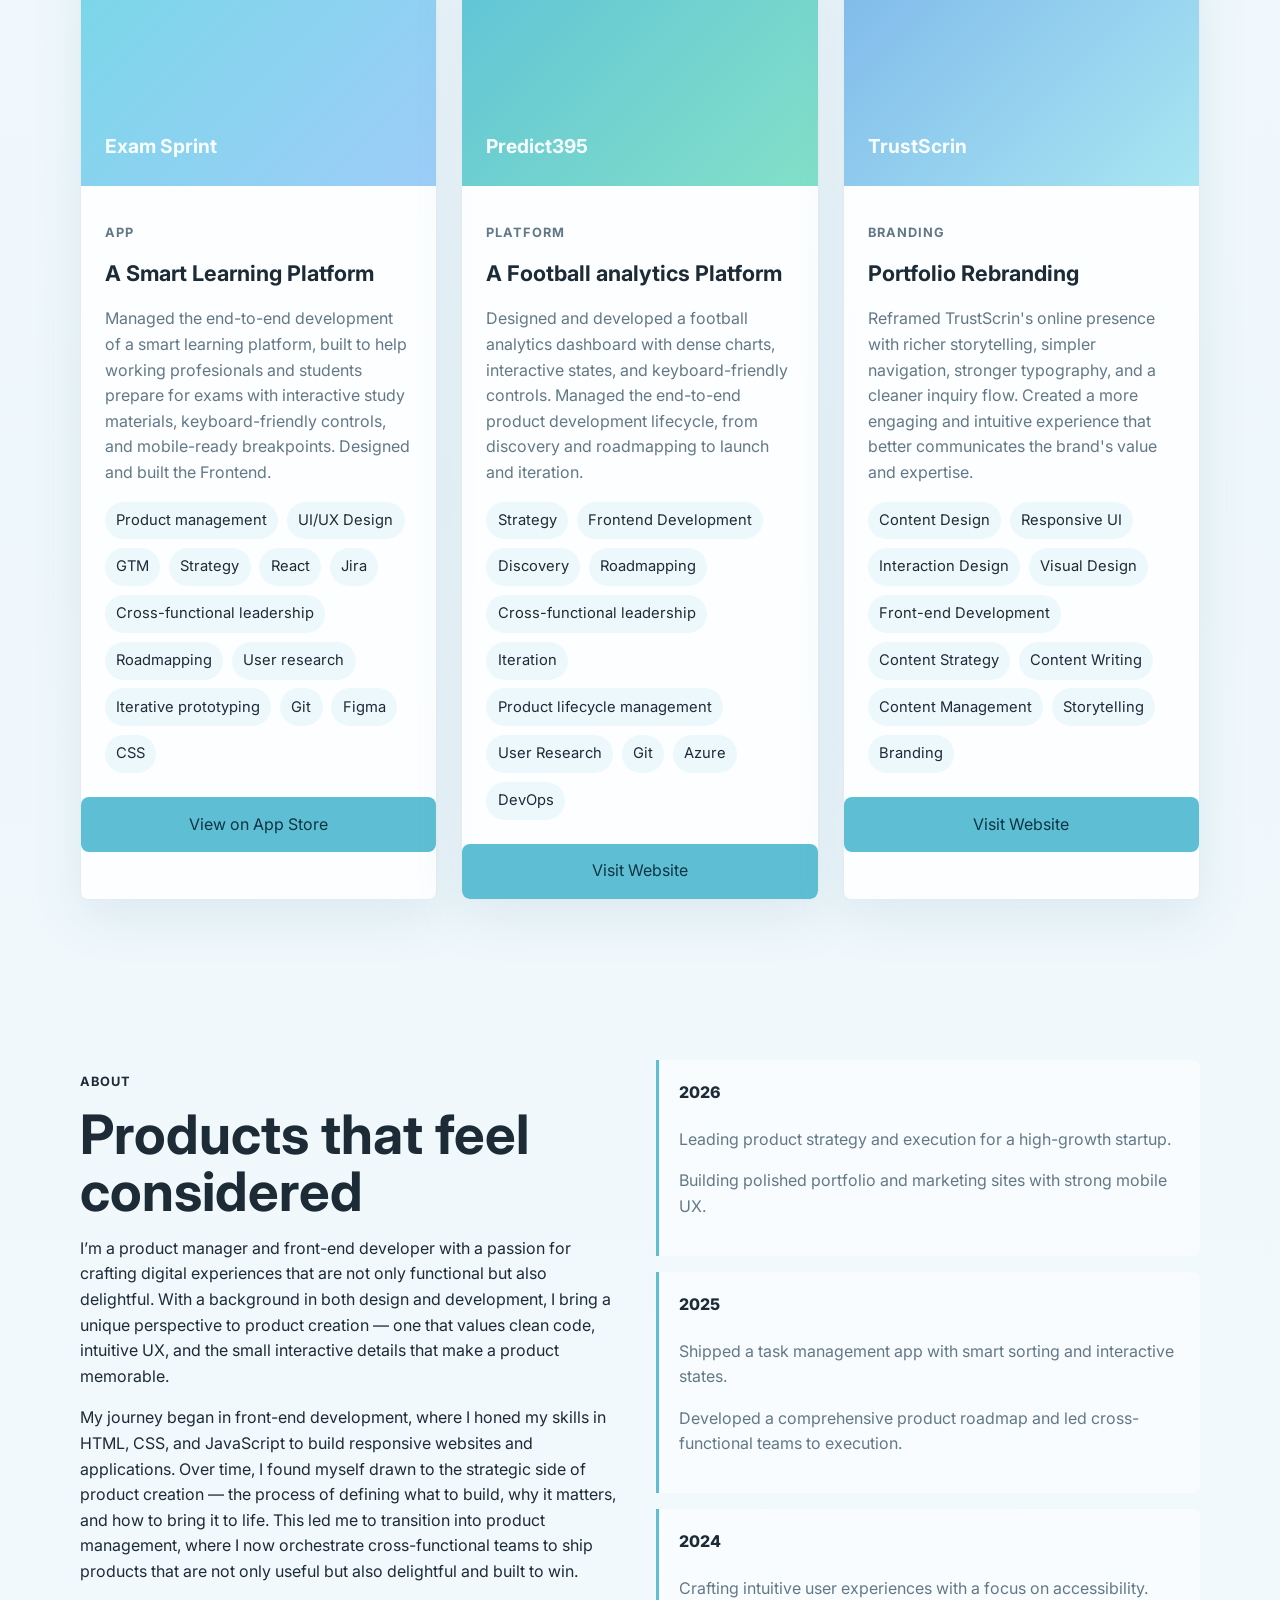
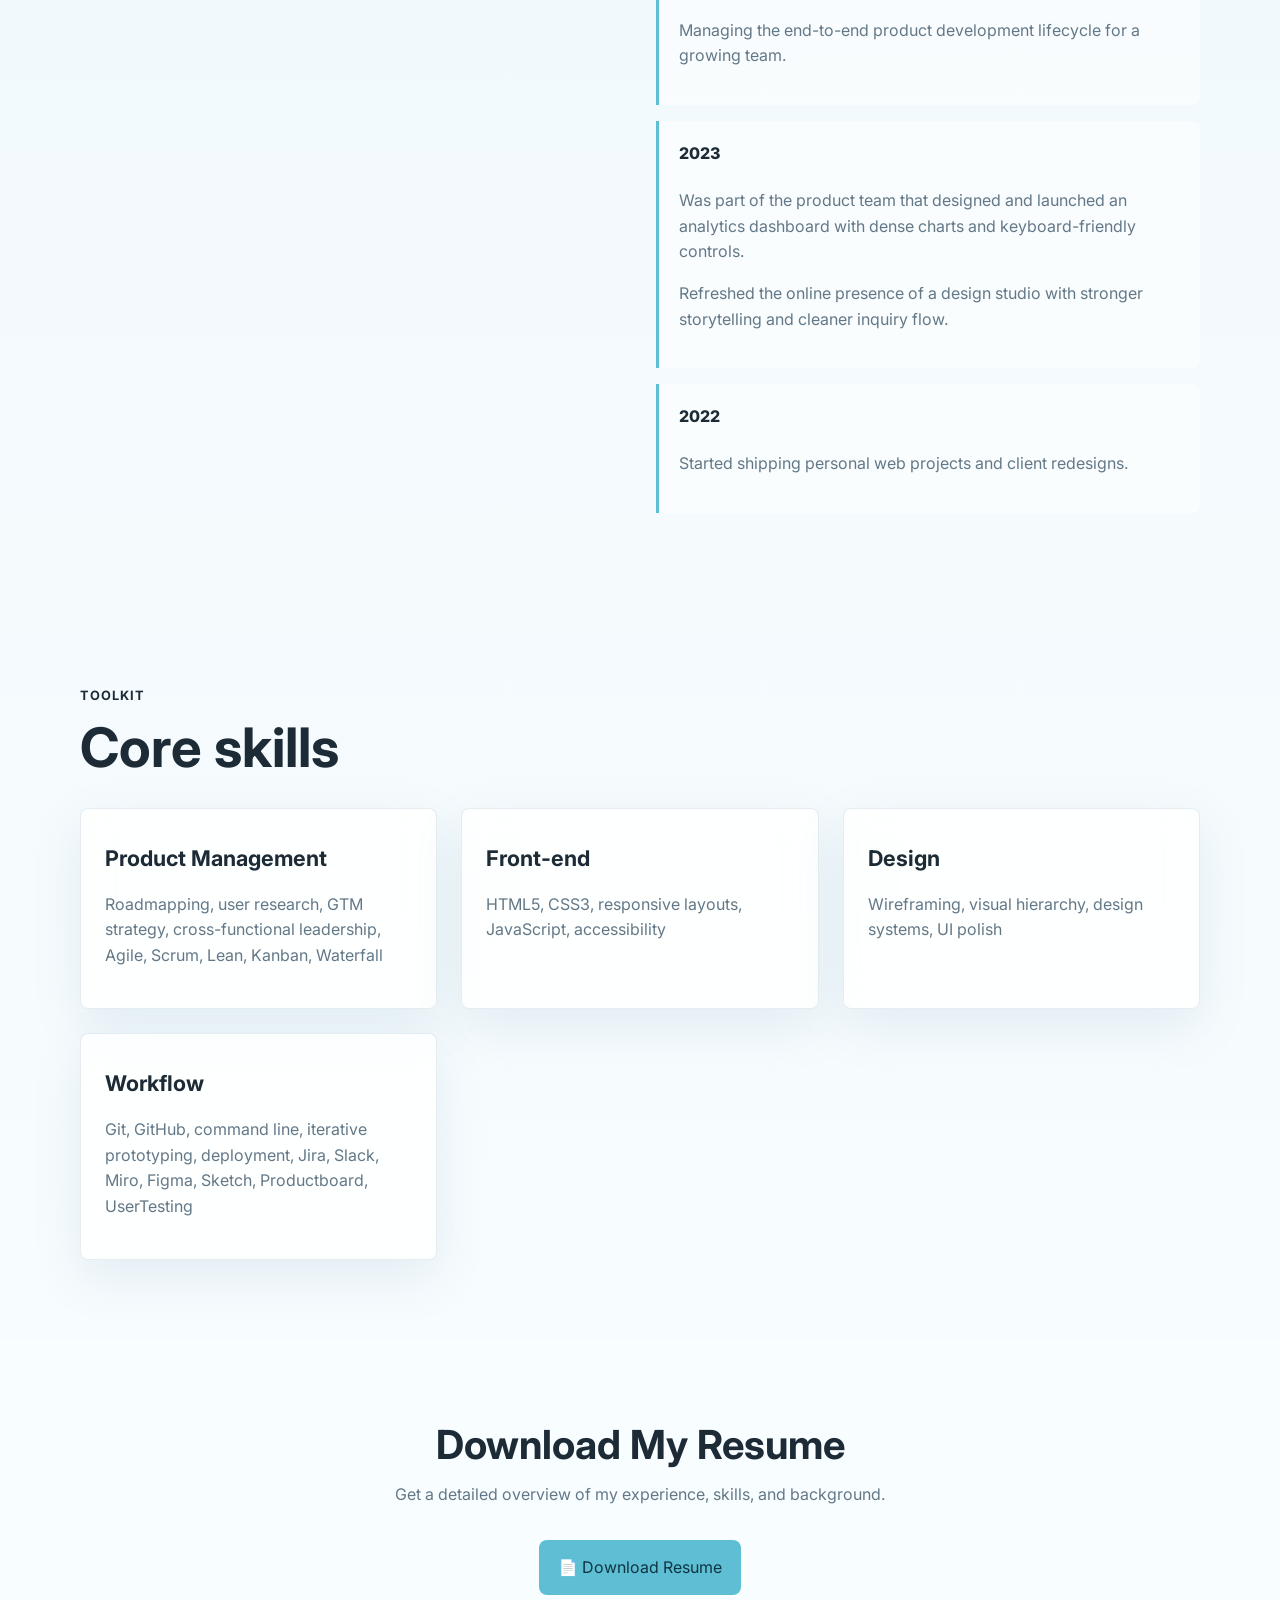
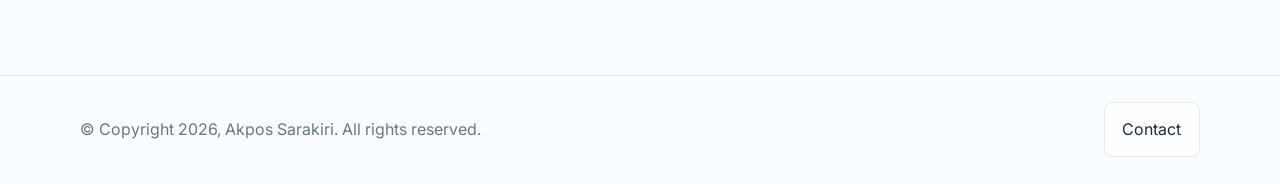
==== commit fe9c1b15: "Add interactive features: animated counters, scroll animations, theme toggle, floating shapes, enhan" ====
--- a/index.html
+++ b/index.html
@@ -13,6 +13,14 @@
   <link rel="stylesheet" href="styles.css">
 </head>
 <body>
+  <div class="floating-shapes">
+    <div class="shape shape-1"></div>
+    <div class="shape shape-2"></div>
+    <div class="shape shape-3"></div>
+    <div class="shape shape-4"></div>
+    <div class="shape shape-5"></div>
+  </div>
+
   <header class="site-header">
     <div class="container nav-shell">
       <a class="brand" href="index.html">Akpos Sarakiri</a>
@@ -22,6 +30,9 @@
         <a href="#skills">Skills</a>
         <a href="contact.html">Contact</a>
       </nav>
+      <button class="theme-toggle" aria-label="Toggle theme">
+        <span class="theme-icon">🌙</span>
+      </button>
     </div>
   </header>
 
@@ -309,6 +320,10 @@
     </div>
   </footer>
 
+  <button class="back-to-top" aria-label="Back to top">
+    <span>↑</span>
+  </button>
+
   <script src="script.js"></script>
 </body>
 </html>
--- a/styles.css
+++ b/styles.css
@@ -289,6 +289,23 @@
 .hero-stats div {
   padding-top: 1rem;
   border-top: 1px solid rgba(244, 254, 255, 0.34);
+  transition: all 0.3s ease;
+  cursor: pointer;
+}
+
+.hero-stats div:hover {
+  transform: translateY(-5px);
+  border-top-color: var(--accent);
+}
+
+.hero-stats div:hover dt {
+  animation: pulse 0.6s ease-in-out;
+}
+
+@keyframes pulse {
+  0% { transform: scale(1); }
+  50% { transform: scale(1.1); }
+  100% { transform: scale(1); }
 }
 
 .hero-stats dt {
@@ -414,6 +431,16 @@
   border-radius: 999px;
   background: #edf8fc;
   font-size: 0.92rem;
+  transition: all 0.2s ease;
+  cursor: pointer;
+}
+
+.meta-list li:hover,
+.contact-points li:hover {
+  transform: scale(1.1);
+  background: var(--accent);
+  color: #0f3443;
+  box-shadow: 0 4px 12px rgba(94, 191, 212, 0.3);
 }
 
 .timeline {
@@ -448,6 +475,333 @@
   border-top: 1px solid rgba(78, 126, 154, 0.12);
 }
 
+/* Interactive Elements */
+.mouse-follower {
+  position: fixed;
+  width: 20px;
+  height: 20px;
+  background: var(--accent);
+  border-radius: 50%;
+  pointer-events: none;
+  z-index: 9999;
+  opacity: 0.6;
+  transition: transform 0.1s ease;
+  mix-blend-mode: multiply;
+}
+
+.scroll-progress {
+  position: fixed;
+  top: 0;
+  left: 0;
+  height: 4px;
+  background: linear-gradient(90deg, var(--accent), var(--accent-deep));
+  z-index: 1000;
+  transition: width 0.1s ease;
+}
+
+/* Scroll Animations */
+.section,
+.project-card,
+.skills-grid article,
+.timeline div {
+  opacity: 0;
+  transform: translateY(30px);
+  transition: opacity 0.8s ease, transform 0.8s ease;
+}
+
+.section.animate-in,
+.project-card.animate-in,
+.skills-grid article.animate-in,
+.timeline div.animate-in {
+  opacity: 1;
+  transform: translateY(0);
+}
+
+/* Enhanced Project Card Hover Effects */
+.project-card {
+  transition: transform 0.3s ease, box-shadow 0.3s ease, border-color 0.3s ease;
+  cursor: pointer;
+}
+
+.project-card:hover {
+  border-color: var(--accent);
+}
+
+/* Button hover enhancements */
+.button:hover {
+  transform: translateY(-2px);
+  box-shadow: 0 8px 25px rgba(94, 191, 212, 0.3);
+}
+
+.primary:hover {
+  background: var(--accent-deep);
+}
+
+.secondary:hover {
+  background: rgba(248, 253, 255, 0.25);
+  border-color: rgba(244, 254, 255, 0.6);
+}
+
+/* Timeline interactive elements */
+.timeline div {
+  transition: all 0.3s ease;
+  cursor: pointer;
+}
+
+.timeline div:hover {
+  background: rgba(255, 255, 255, 0.8);
+  border-left-color: var(--accent-deep);
+  transform: translateX(8px);
+}
+
+/* Skills grid hover effects */
+.skills-grid article {
+  transition: all 0.3s ease;
+}
+
+.skills-grid article:hover {
+  transform: translateY(-4px);
+  box-shadow: 0 20px 40px rgba(83, 133, 163, 0.15);
+}
+
+/* Filter chip enhancements */
+.filter-chip {
+  transition: all 0.2s ease;
+}
+
+.filter-chip:hover {
+  transform: translateY(-1px) scale(1.05);
+}
+
+.filter-chip.is-active {
+  transform: scale(1.05);
+}
+
+/* Hero stats animation */
+.hero-stats dt {
+  transition: color 0.3s ease;
+}
+
+.hero-stats div:hover dt {
+  color: var(--accent);
+}
+
+/* Typing animation cursor */
+.hero h1::after {
+  content: '|';
+  animation: blink 1s infinite;
+  color: var(--accent);
+}
+
+@keyframes blink {
+  0%, 50% { opacity: 1; }
+  51%, 100% { opacity: 0; }
+}
+
+/* Theme Toggle */
+.theme-toggle {
+  background: rgba(255, 255, 255, 0.1);
+  border: 1px solid rgba(255, 255, 255, 0.2);
+  border-radius: 50%;
+  width: 48px;
+  height: 48px;
+  display: flex;
+  align-items: center;
+  justify-content: center;
+  cursor: pointer;
+  transition: all 0.3s ease;
+  color: var(--text);
+}
+
+.theme-toggle:hover {
+  background: rgba(255, 255, 255, 0.2);
+  transform: scale(1.1);
+}
+
+.theme-icon {
+  font-size: 1.2rem;
+  transition: transform 0.3s ease;
+}
+
+/* Back to Top Button */
+.back-to-top {
+  position: fixed;
+  bottom: 2rem;
+  right: 2rem;
+  width: 56px;
+  height: 56px;
+  background: var(--accent);
+  border: none;
+  border-radius: 50%;
+  color: #0f3443;
+  font-size: 1.5rem;
+  font-weight: bold;
+  cursor: pointer;
+  opacity: 0;
+  visibility: hidden;
+  transition: all 0.3s ease;
+  z-index: 100;
+  box-shadow: 0 4px 20px rgba(94, 191, 212, 0.3);
+}
+
+.back-to-top.visible {
+  opacity: 1;
+  visibility: visible;
+}
+
+.back-to-top:hover {
+  transform: translateY(-2px) scale(1.1);
+  box-shadow: 0 8px 30px rgba(94, 191, 212, 0.4);
+}
+
+/* Dark Mode Styles */
+body.dark-mode {
+  --bg: #0f1419;
+  --surface: #1a1f26;
+  --surface-strong: rgba(26, 31, 38, 0.9);
+  --text: #e8f4f8;
+  --muted: #94a3b8;
+  --border: rgba(56, 75, 102, 0.3);
+  --accent: #3b82f6;
+  --accent-deep: #1d4ed8;
+  --accent-soft: #60a5fa;
+  --shadow: 0 18px 50px rgba(0, 0, 0, 0.3);
+}
+
+body.dark-mode .site-header {
+  background: rgba(15, 20, 25, 0.8);
+  border-bottom-color: rgba(56, 75, 102, 0.3);
+}
+
+body.dark-mode .hero::after {
+  background:
+    linear-gradient(180deg, rgba(59, 130, 246, 0.1), rgba(29, 78, 216, 0.3)),
+    linear-gradient(0deg, rgba(15, 20, 25, 0.6), rgba(15, 20, 25, 0.2));
+}
+
+body.dark-mode .project-card,
+body.dark-mode .skills-grid article,
+body.dark-mode .contact-panel {
+  background: var(--surface-strong);
+  border-color: var(--border);
+}
+
+body.dark-mode .timeline div {
+  background: rgba(26, 31, 38, 0.6);
+}
+
+body.dark-mode .meta-list li,
+body.dark-mode .contact-points li {
+  background: rgba(56, 75, 102, 0.2);
+  color: var(--muted);
+}
+
+body.dark-mode .filter-chip {
+  background: rgba(26, 31, 38, 0.8);
+  border-color: var(--border);
+  color: var(--muted);
+}
+
+body.dark-mode .filter-chip.is-active {
+  background: var(--accent-deep);
+  color: #f5feff;
+}
+
+body.dark-mode .mouse-follower {
+  background: var(--accent);
+  mix-blend-mode: screen;
+}
+
+/* Floating Shapes Animation */
+.floating-shapes {
+  position: fixed;
+  top: 0;
+  left: 0;
+  width: 100%;
+  height: 100%;
+  pointer-events: none;
+  z-index: 1;
+  overflow: hidden;
+}
+
+.shape {
+  position: absolute;
+  opacity: 0.1;
+  animation: float 20s infinite linear;
+}
+
+.shape-1 {
+  top: 10%;
+  left: 10%;
+  width: 60px;
+  height: 60px;
+  background: var(--accent);
+  border-radius: 50%;
+  animation-delay: 0s;
+}
+
+.shape-2 {
+  top: 20%;
+  right: 15%;
+  width: 40px;
+  height: 40px;
+  background: var(--accent-soft);
+  clip-path: polygon(50% 0%, 0% 100%, 100% 100%);
+  animation-delay: -5s;
+}
+
+.shape-3 {
+  bottom: 30%;
+  left: 20%;
+  width: 80px;
+  height: 80px;
+  background: var(--accent-deep);
+  border-radius: 20px;
+  animation-delay: -10s;
+}
+
+.shape-4 {
+  top: 60%;
+  right: 10%;
+  width: 50px;
+  height: 50px;
+  background: var(--accent);
+  clip-path: polygon(25% 0%, 75% 0%, 100% 50%, 75% 100%, 25% 100%, 0% 50%);
+  animation-delay: -15s;
+}
+
+.shape-5 {
+  bottom: 20%;
+  right: 25%;
+  width: 70px;
+  height: 70px;
+  background: var(--accent-soft);
+  border-radius: 50% 20px;
+  animation-delay: -20s;
+}
+
+@keyframes float {
+  0% {
+    transform: translateY(0px) rotate(0deg);
+  }
+  33% {
+    transform: translateY(-30px) rotate(120deg);
+  }
+  66% {
+    transform: translateY(20px) rotate(240deg);
+  }
+  100% {
+    transform: translateY(0px) rotate(360deg);
+  }
+}
+
+/* Responsive adjustments for floating shapes */
+@media (max-width: 768px) {
+  .shape-1, .shape-2, .shape-3, .shape-4, .shape-5 {
+    display: none;
+  }
+}
+
 .contact-main {
   min-height: calc(100vh - 76px);
   display: grid;
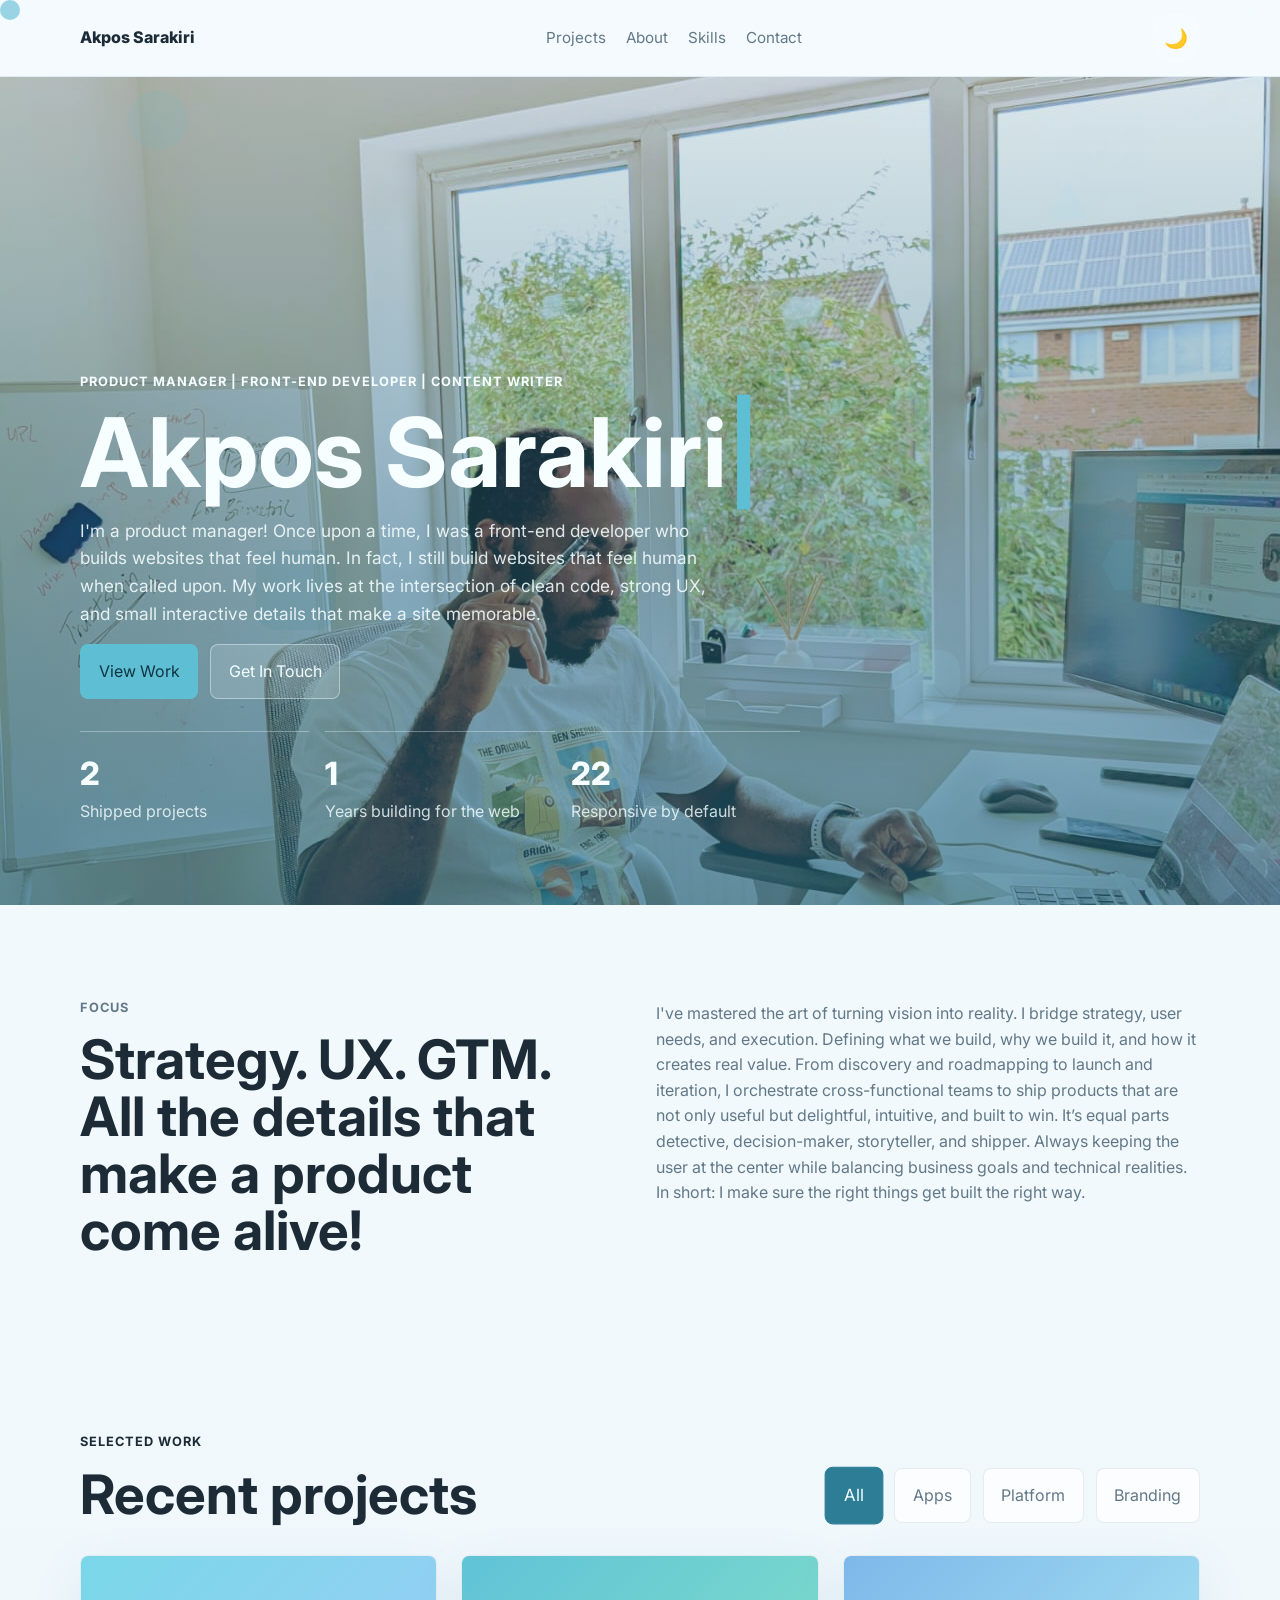
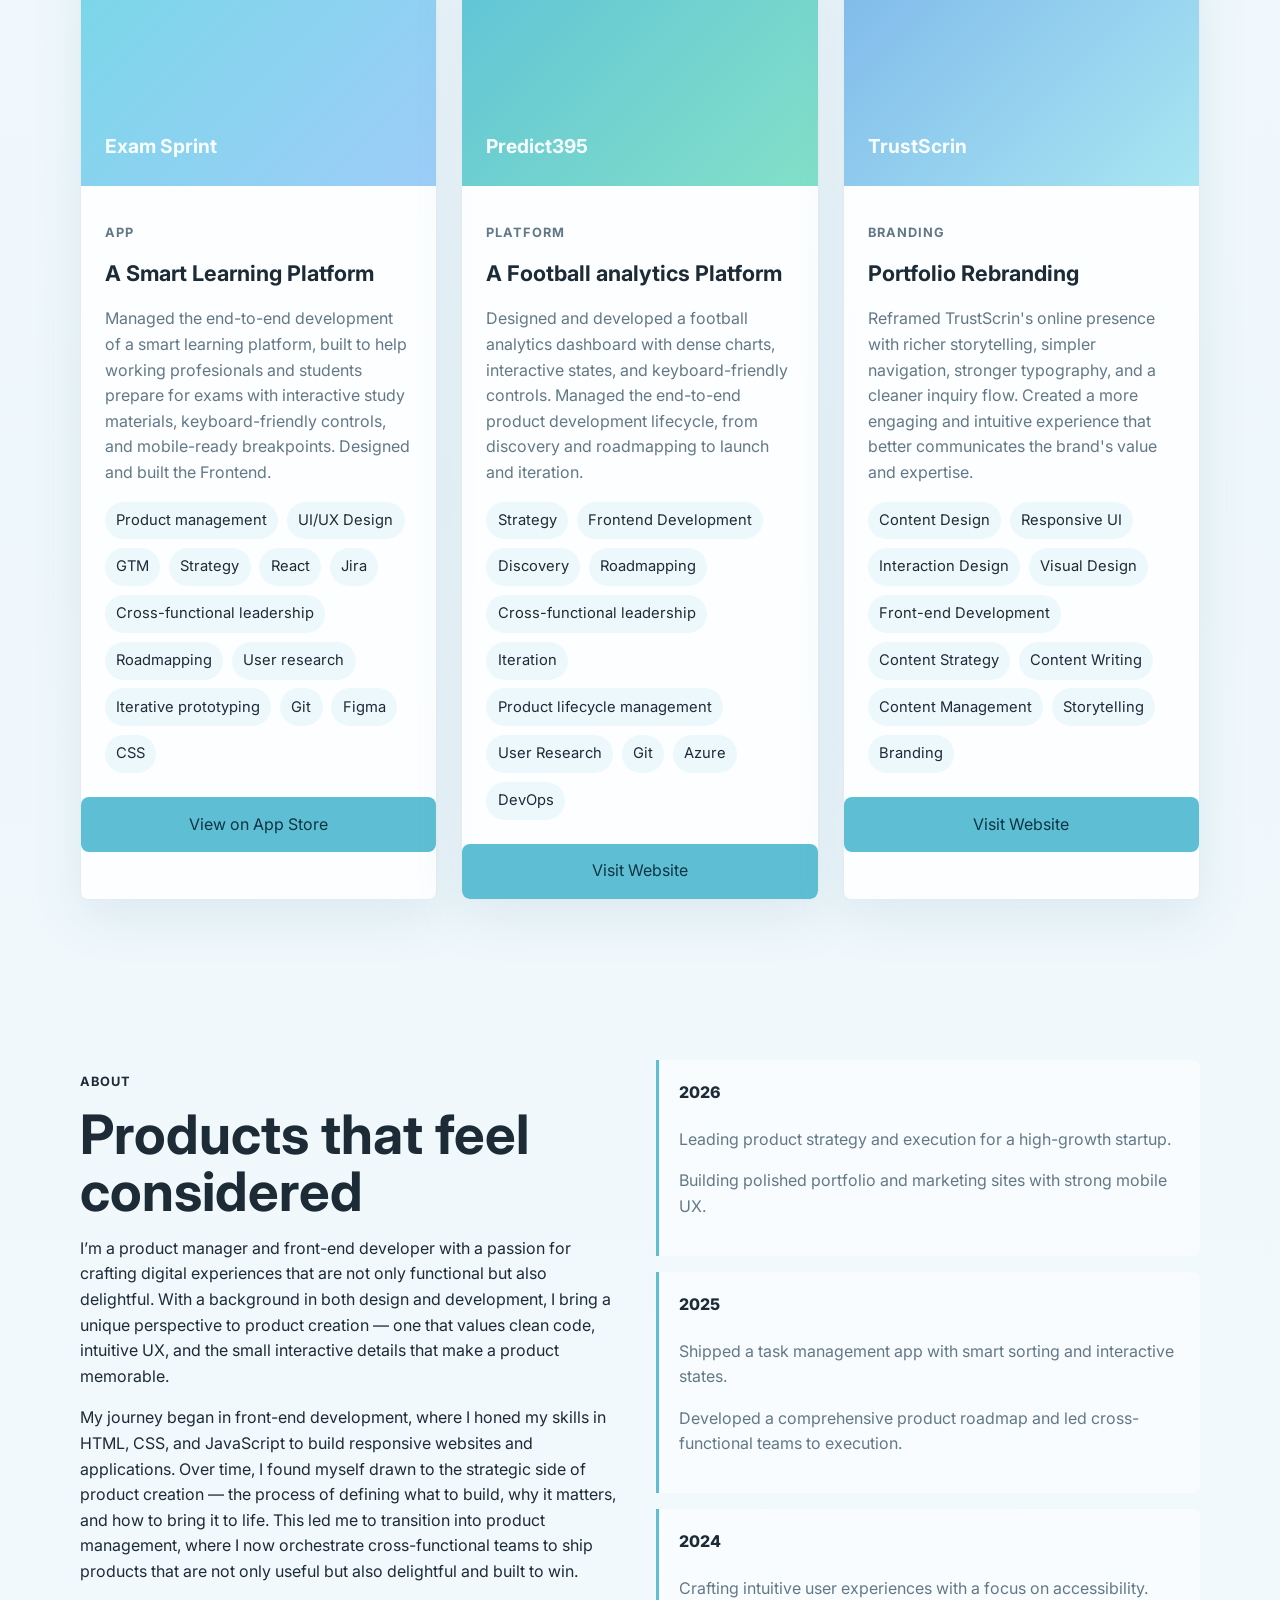
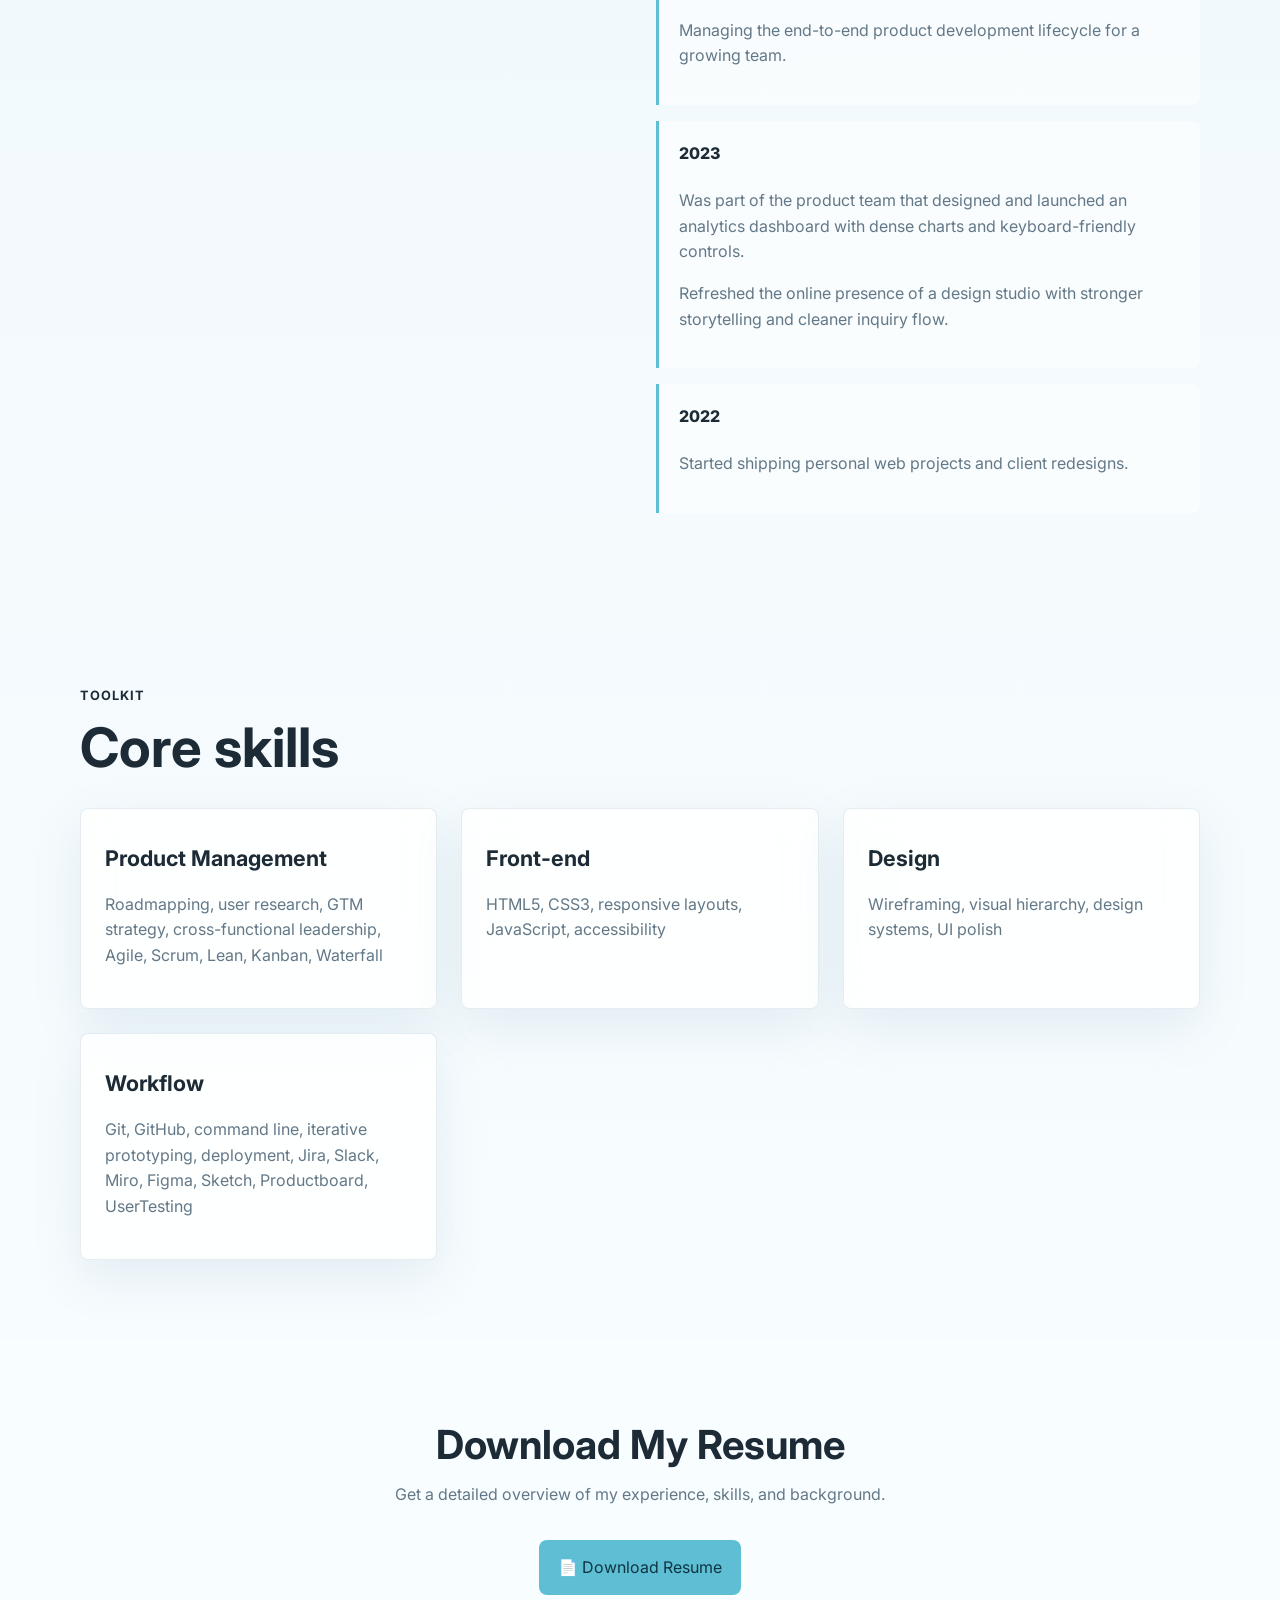
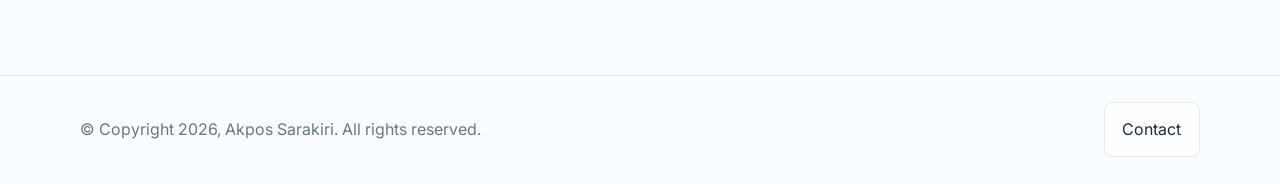
==== commit f9f4ddf5: "Update website content and styles" ====
--- a/index.html
+++ b/index.html
@@ -141,7 +141,7 @@
               </ul>
             </div>
             <div> 
-              <a href="https://apps.apple.com/app/id6741679938" target="_blank" rel="noreferrer">
+              <a href="https://apps.apple.com/app/id6741679938" target="_blank" rel="noopener noreferrer">
                 <span class="button primary full-width">View on App Store</span></a>
             </div>
           </article>
@@ -174,7 +174,7 @@
               </ul>
             </div>
             <div> 
-              <a href="https://predict395.com/" target="_blank" rel="noreferrer">
+              <a href="https://predict395.com/" target="_blank" rel="noopener noreferrer">
                 <span class="button primary full-width">Visit Website</span></a>
             </div>
           </article>
@@ -206,7 +206,7 @@
               </ul>
             </div>
             <div> 
-              <a href="https://trustscrin.com/" target="_blank" rel="noreferrer">
+              <a href="https://trustscrin.com/" target="_blank" rel="noopener noreferrer">
                 <span class="button primary full-width">Visit Website</span></a>
             </div>
           </article>
@@ -302,7 +302,7 @@
           <div class="resume-content">
             <h2>Download My Resume</h2>
             <p>Get a detailed overview of my experience, skills, and background.</p>
-            <a class="button primary" href="https://1drv.ms/w/c/75dd874f5d4f0aeb/IQAN1BbffkNaRaN0YZNN8vuVAbMzT3LTX6f__LPYfrkF7ro?e=xX52eF" target="_blank" rel="noreferrer" download>
+            <a class="button primary" href="https://1drv.ms/w/c/75dd874f5d4f0aeb/IQAN1BbffkNaRaN0YZNN8vuVAbMzT3LTX6f__LPYfrkF7ro?e=xX52eF" target="_blank" rel="noopener noreferrer" download>
               <span>📄 Download Resume</span>
             </a>
           </div>
--- a/styles.css
+++ b/styles.css
@@ -55,6 +55,7 @@
   position: sticky;
   top: 0;
   z-index: 20;
+  -webkit-backdrop-filter: blur(12px);
   backdrop-filter: blur(12px);
   background: rgba(244, 251, 254, 0.8);
   border-bottom: 1px solid rgba(78, 126, 154, 0.12);
@@ -373,6 +374,7 @@
   border-radius: 8px;
   overflow: hidden;
   box-shadow: var(--shadow);
+  -webkit-backdrop-filter: blur(14px);
   backdrop-filter: blur(14px);
 }
 
@@ -823,7 +825,7 @@
 
 @media (max-width: 900px) {
   .hero {
-    min-height: auto;
+    min-height: 60vh;
   }
 
   .hero-content {
@@ -831,7 +833,7 @@
   }
 
   .contact-section {
-    min-height: auto;
+    min-height: 60vh;
     padding: 5rem 0;
   }
 
@@ -852,7 +854,7 @@
 @media (max-width: 640px) {
   .nav-shell,
   .footer-shell {
-    min-height: auto;
+    min-height: 60px;
     padding: 1rem 0;
     align-items: start;
     flex-direction: column;
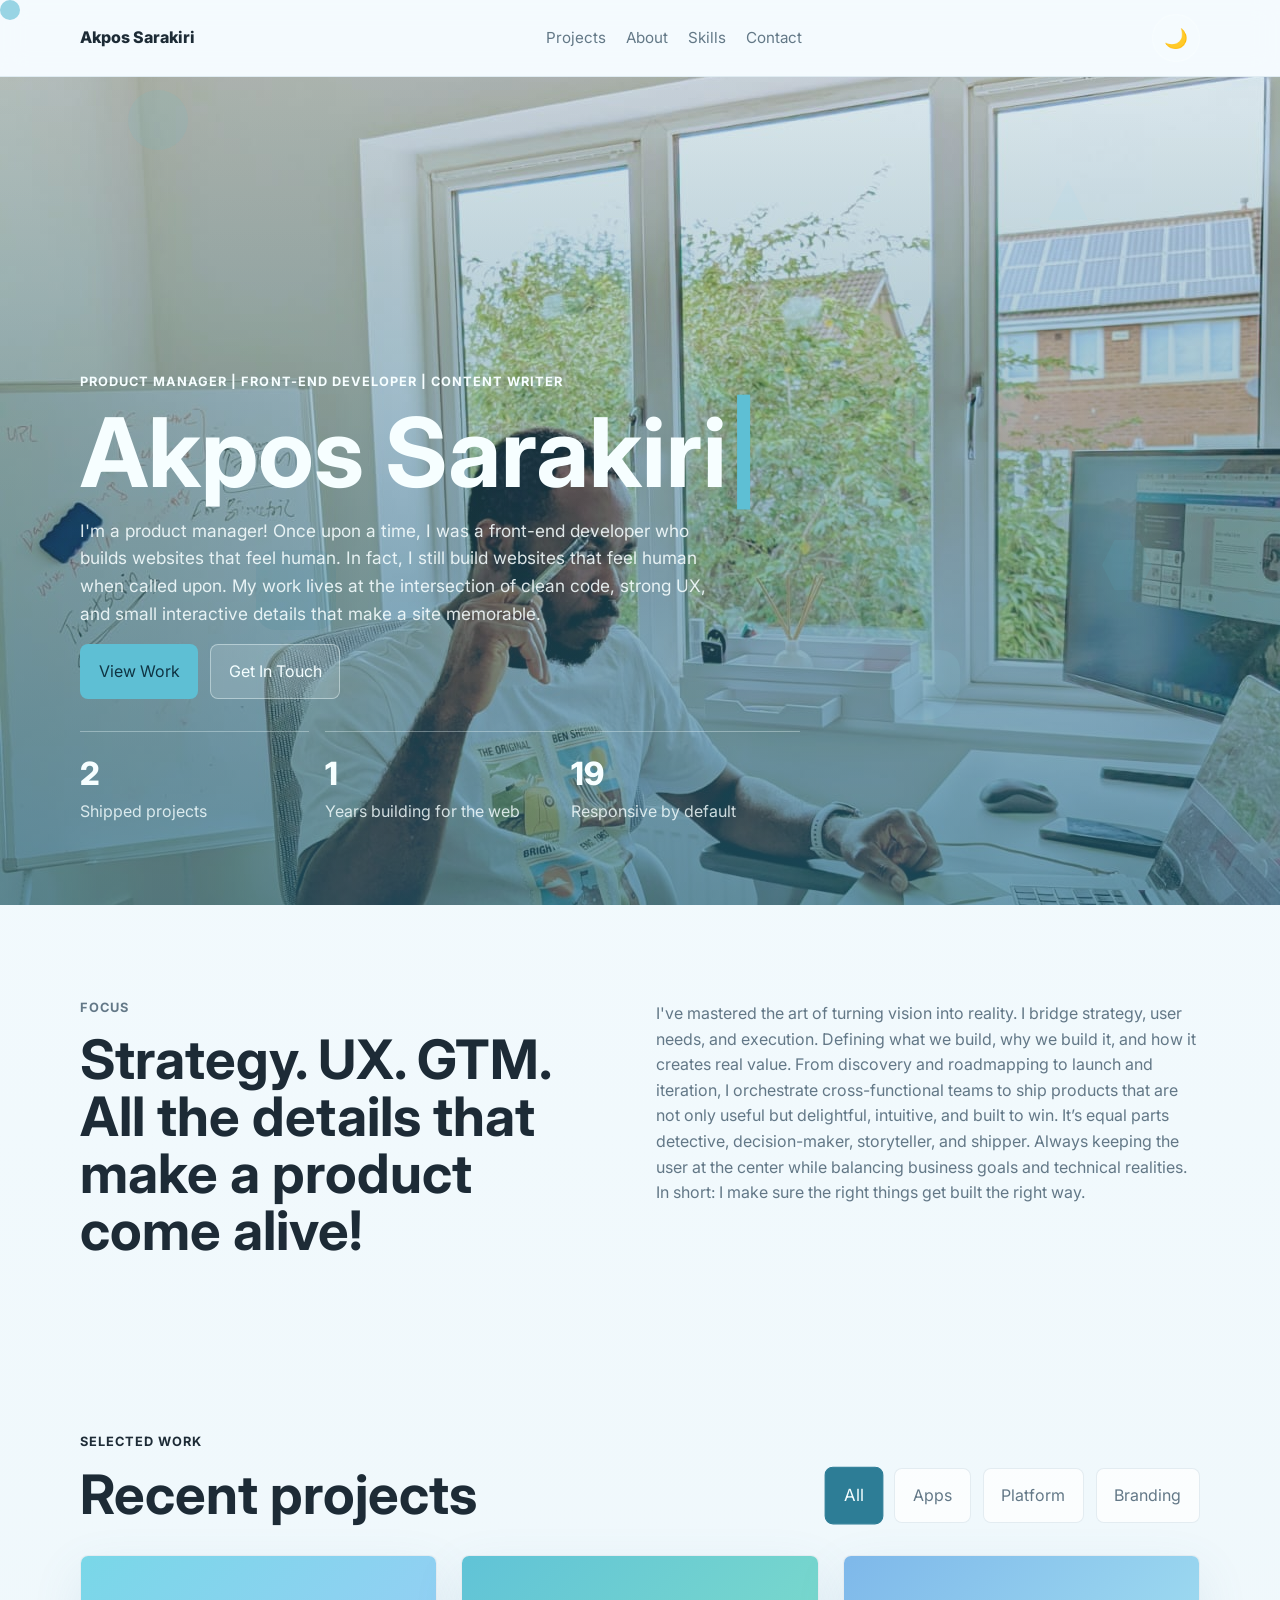
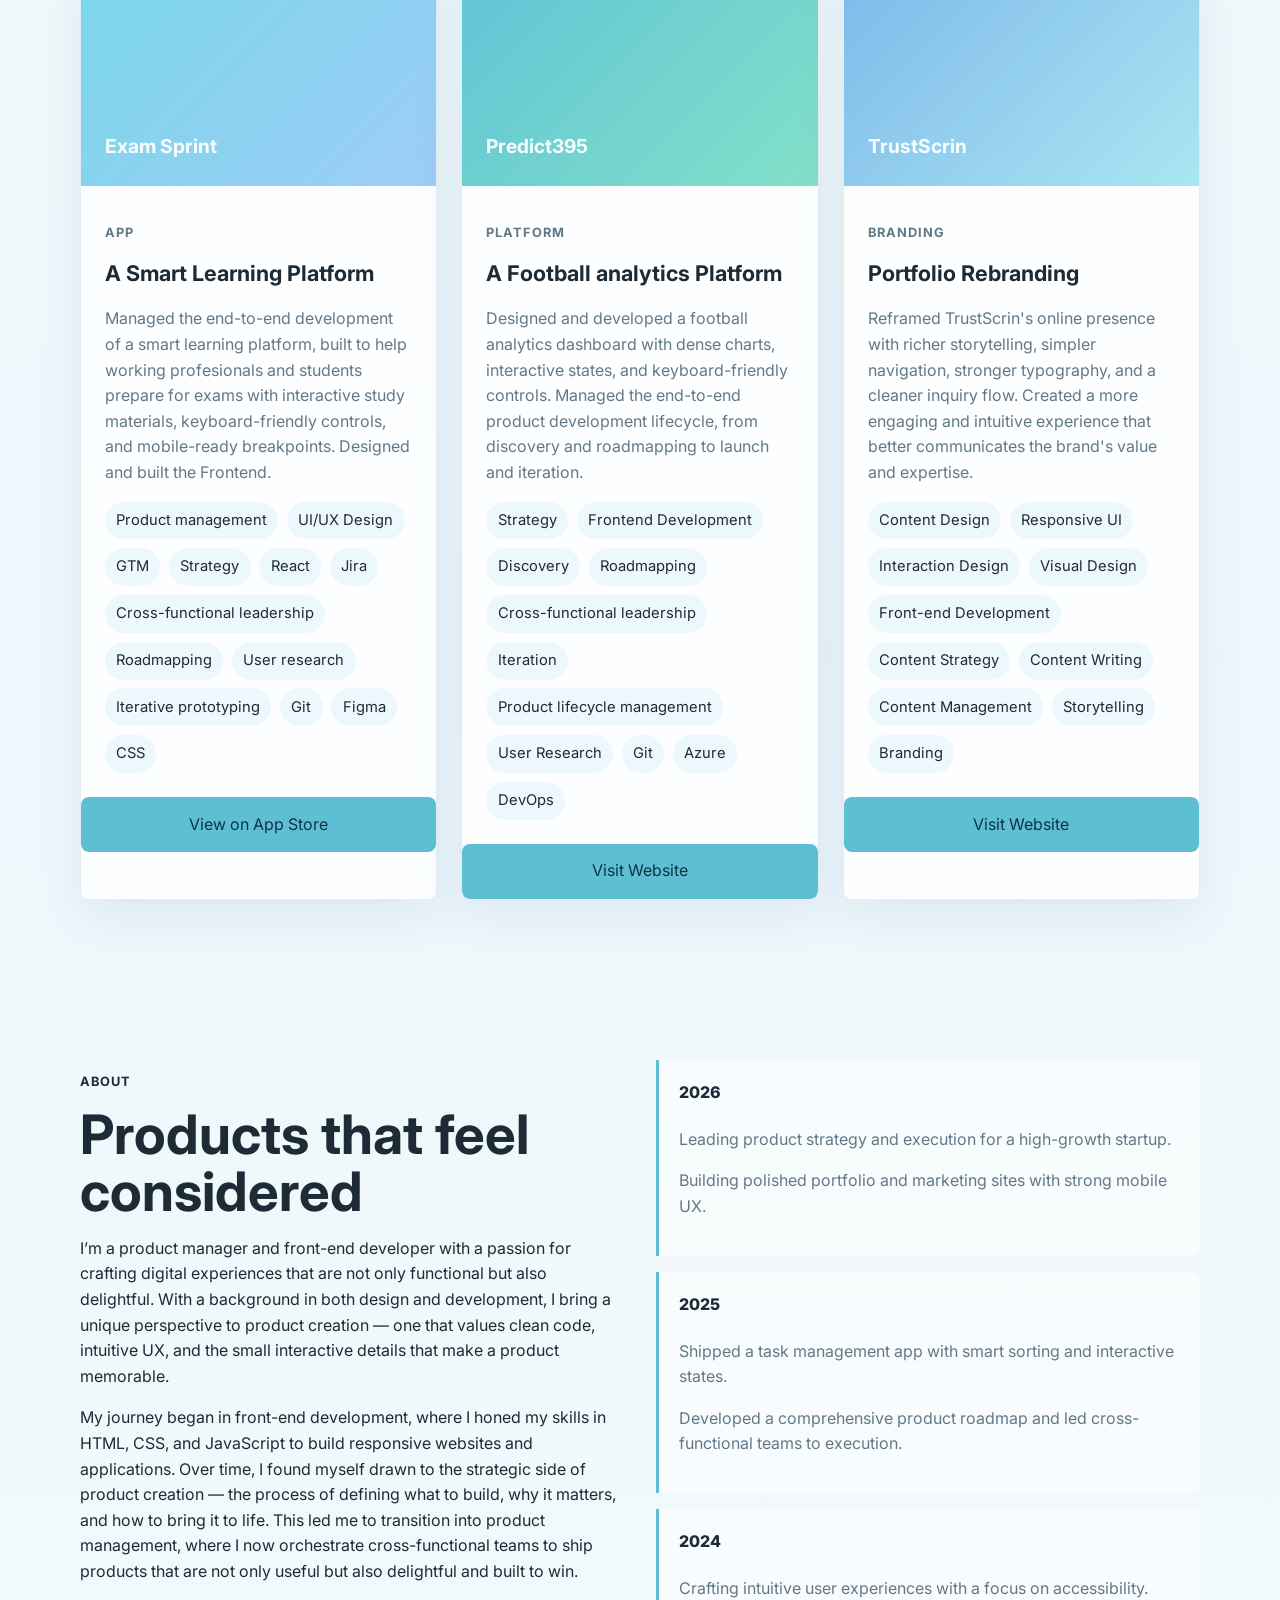
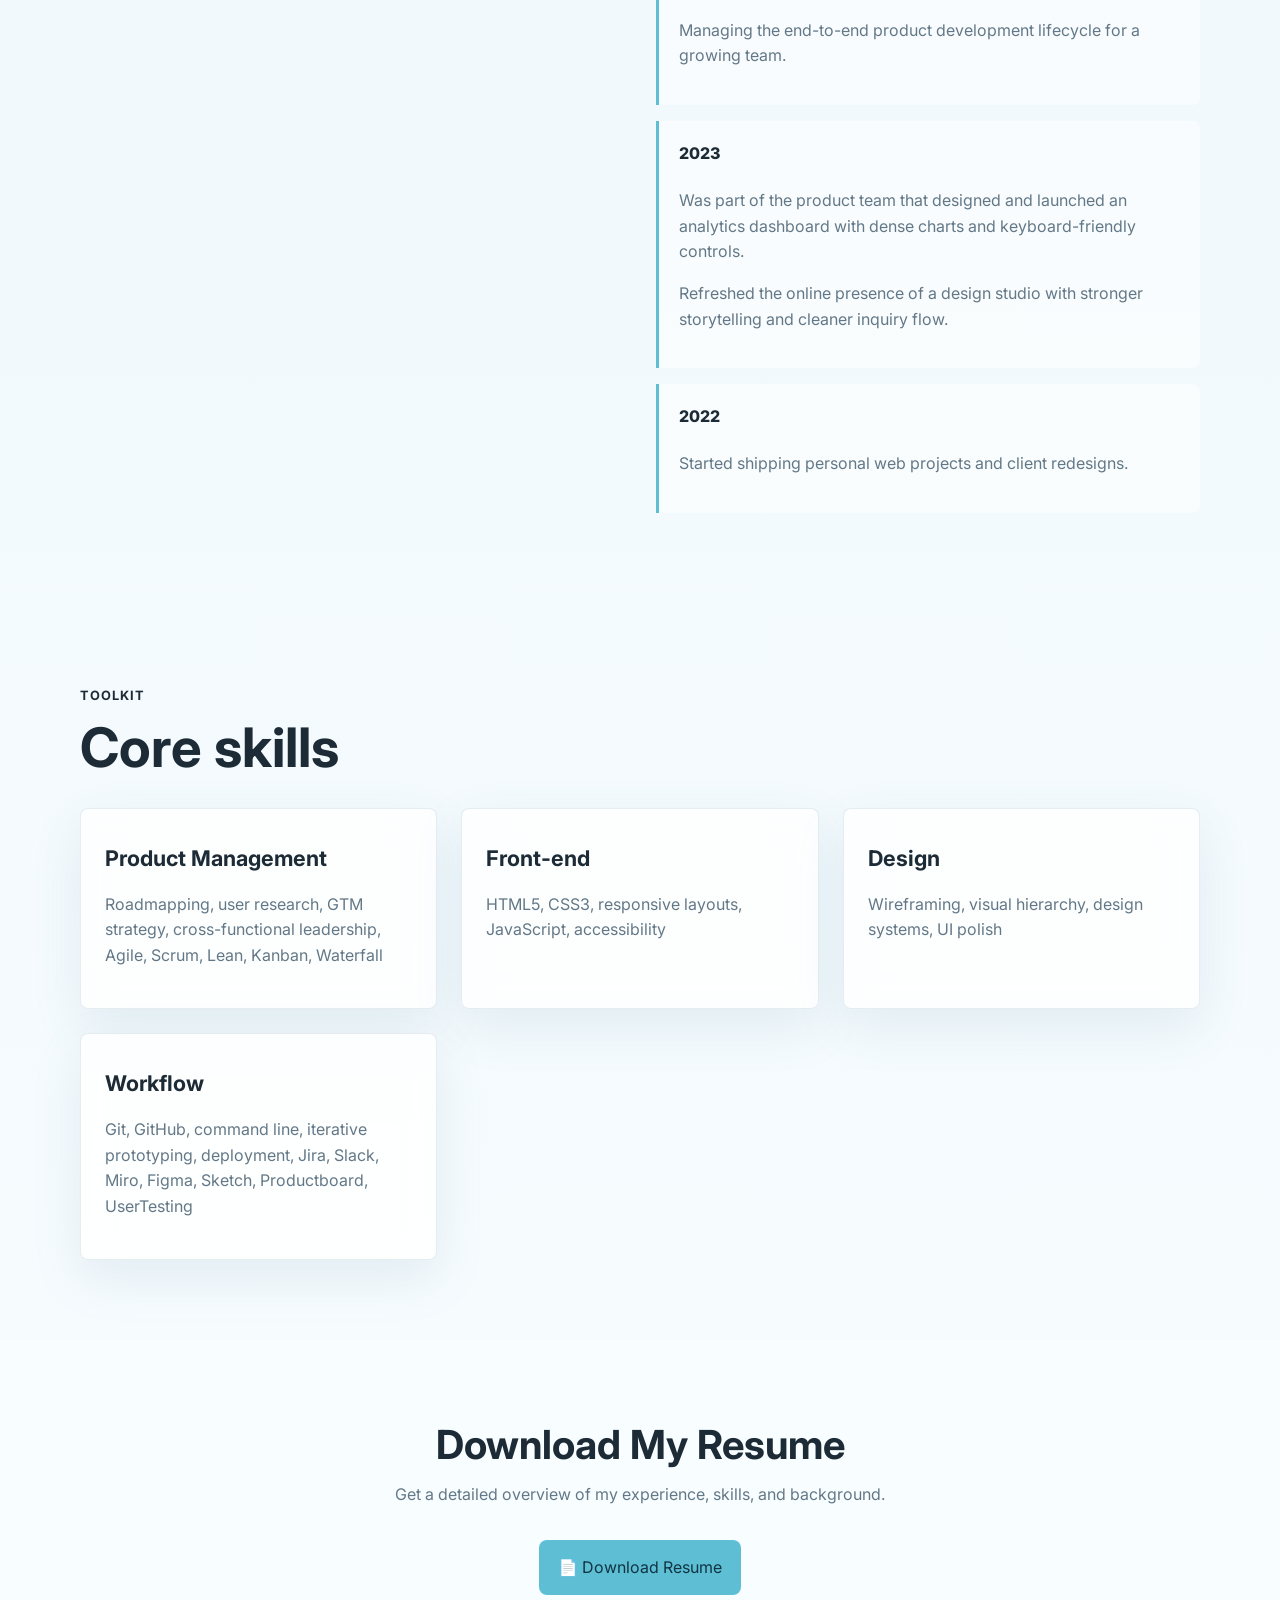
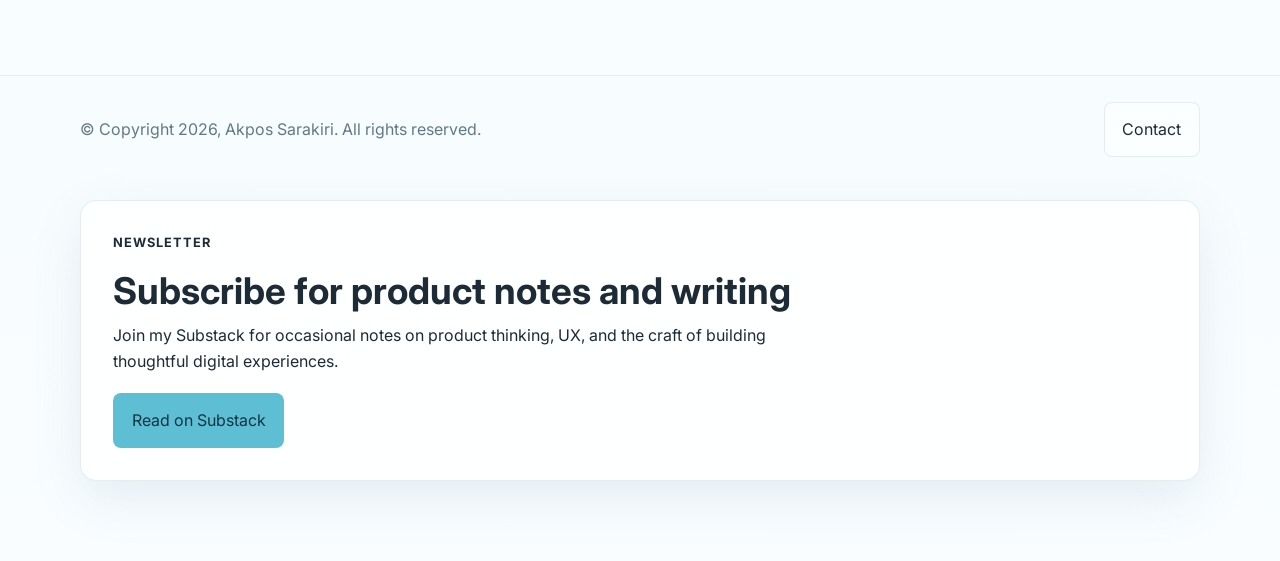
==== commit 0e250456: "Replace broken Substack iframe with newsletter CTA" ====
--- a/index.html
+++ b/index.html
@@ -324,6 +324,21 @@
     <span>↑</span>
   </button>
 
+  <section class="section newsletter-section" aria-labelledby="newsletter-heading">
+    <div class="container">
+      <article class="newsletter-card">
+        <p class="section-label">Newsletter</p>
+        <h2 id="newsletter-heading">Subscribe for product notes and writing</h2>
+        <p>
+          Join my Substack for occasional notes on product thinking, UX, and the craft of building thoughtful digital experiences.
+        </p>
+        <a class="button primary" href="https://akpossarakiri.substack.com/" target="_blank" rel="noopener noreferrer">
+          Read on Substack
+        </a>
+      </article>
+    </div>
+  </section>
+
   <script src="script.js"></script>
 </body>
 </html>
--- a/styles.css
+++ b/styles.css
@@ -475,6 +475,30 @@
 .site-footer {
   padding: 1rem 0;
   border-top: 1px solid rgba(78, 126, 154, 0.12);
+}
+
+.newsletter-section {
+  padding-top: 1rem;
+}
+
+.newsletter-card {
+  padding: 2rem;
+  background: var(--surface-strong);
+  border: 1px solid var(--border);
+  border-radius: 16px;
+  box-shadow: var(--shadow);
+  -webkit-backdrop-filter: blur(14px);
+  backdrop-filter: blur(14px);
+}
+
+.newsletter-card h2 {
+  margin: 0.35rem 0 0.75rem;
+  font-size: clamp(1.6rem, 3vw, 2.3rem);
+}
+
+.newsletter-card p {
+  margin: 0 0 1.2rem;
+  max-width: 680px;
 }
 
 /* Interactive Elements */
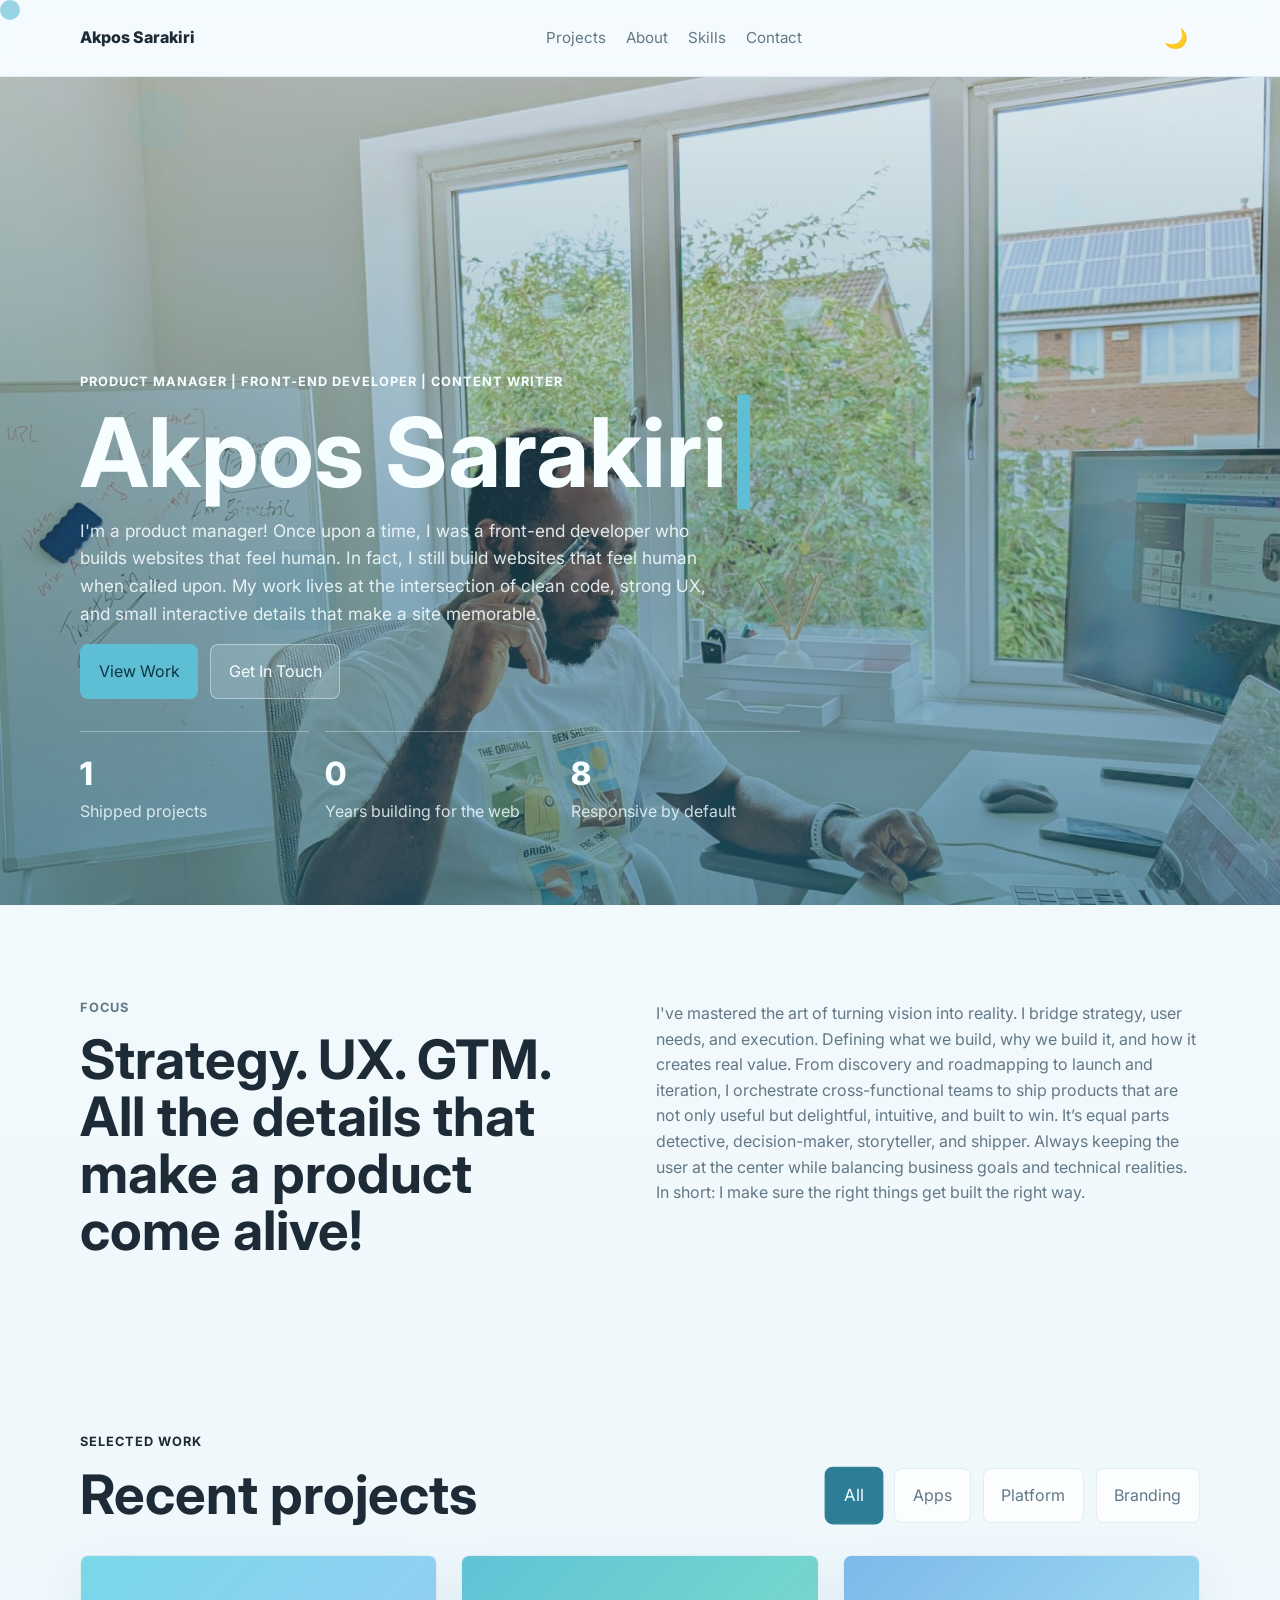
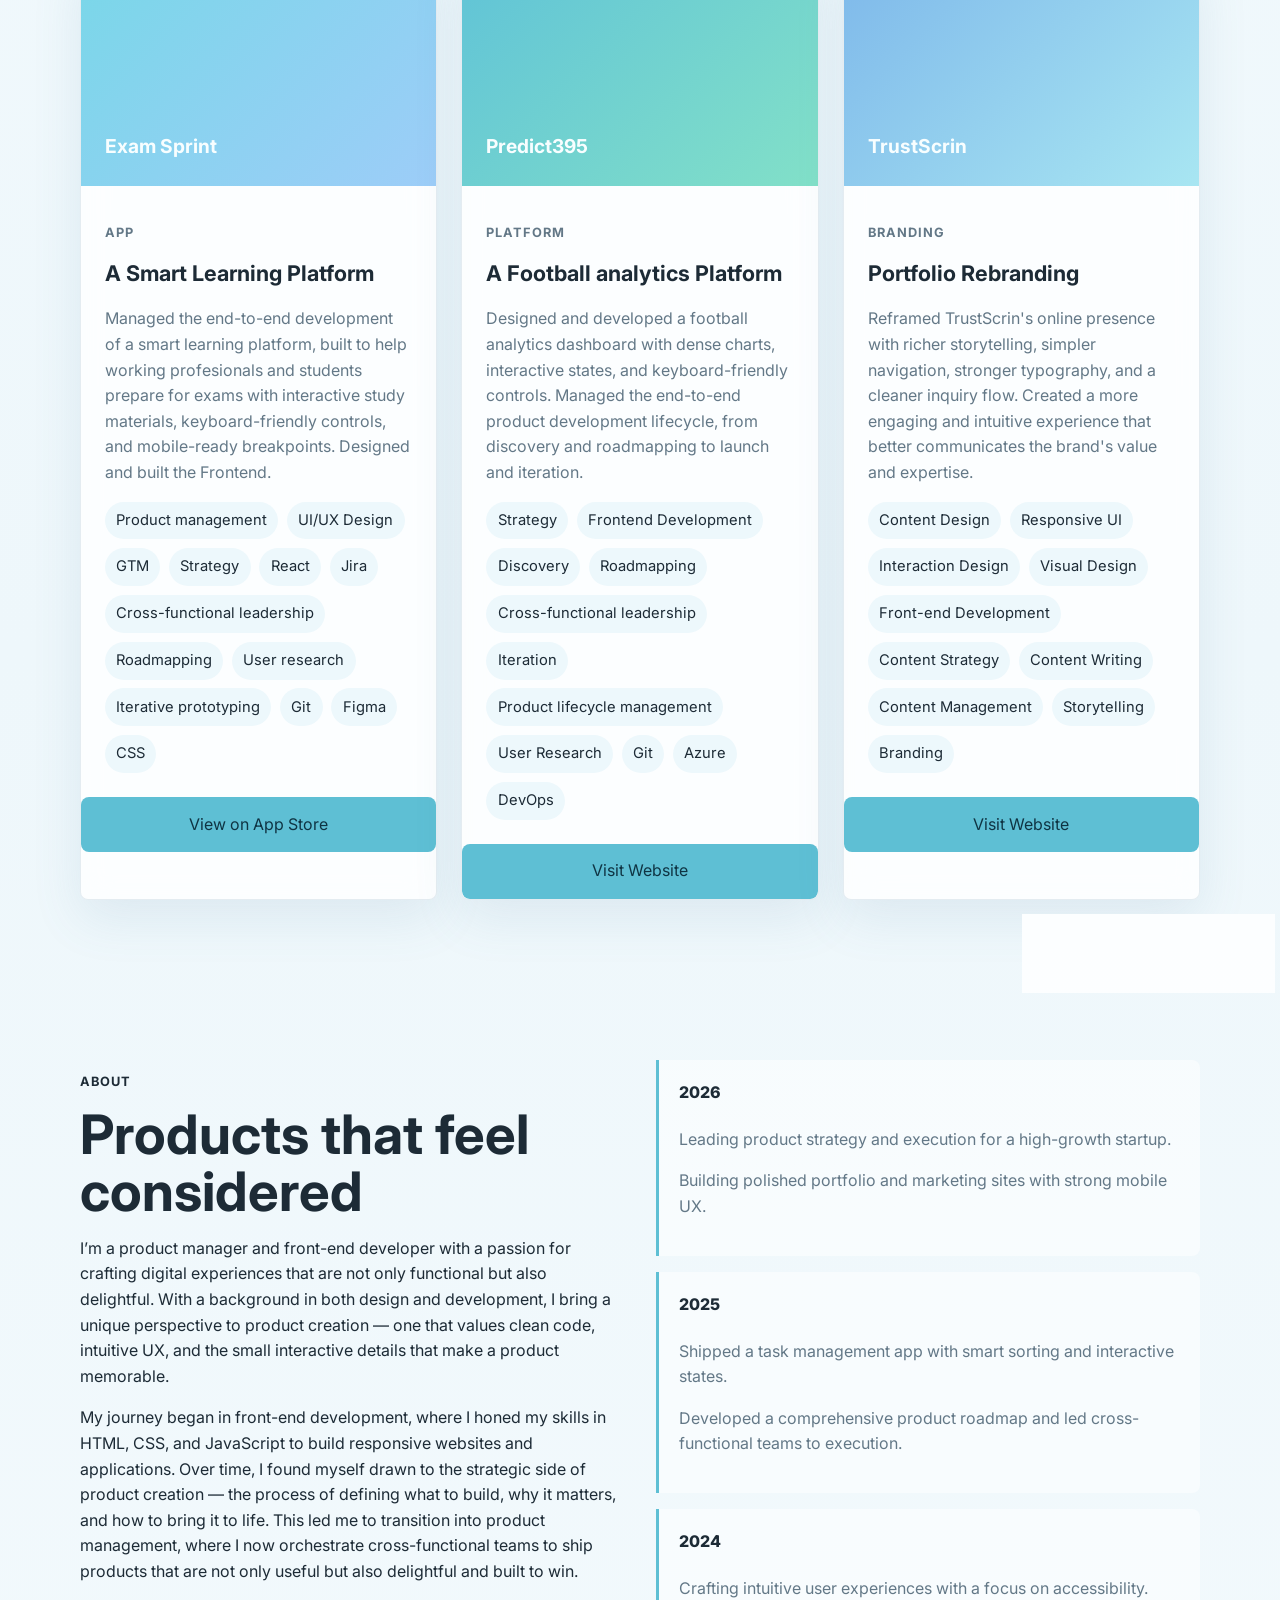
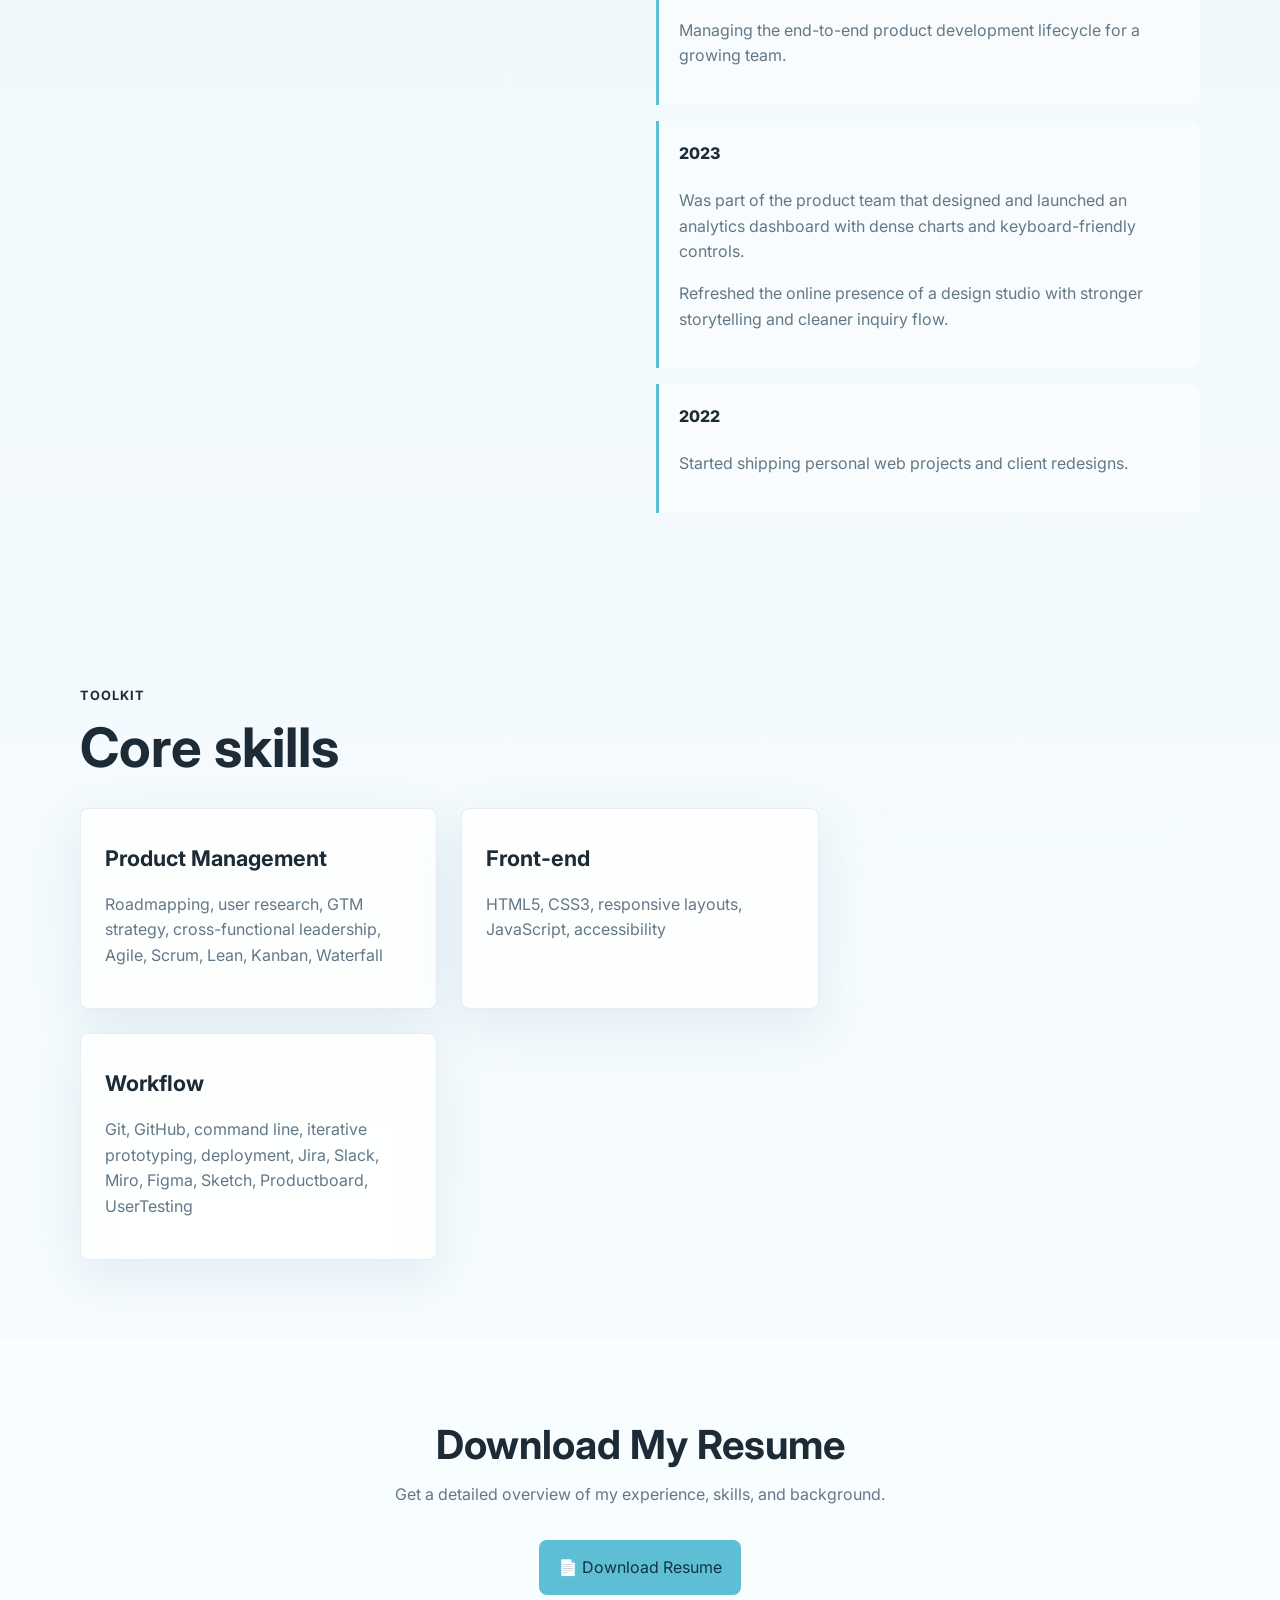
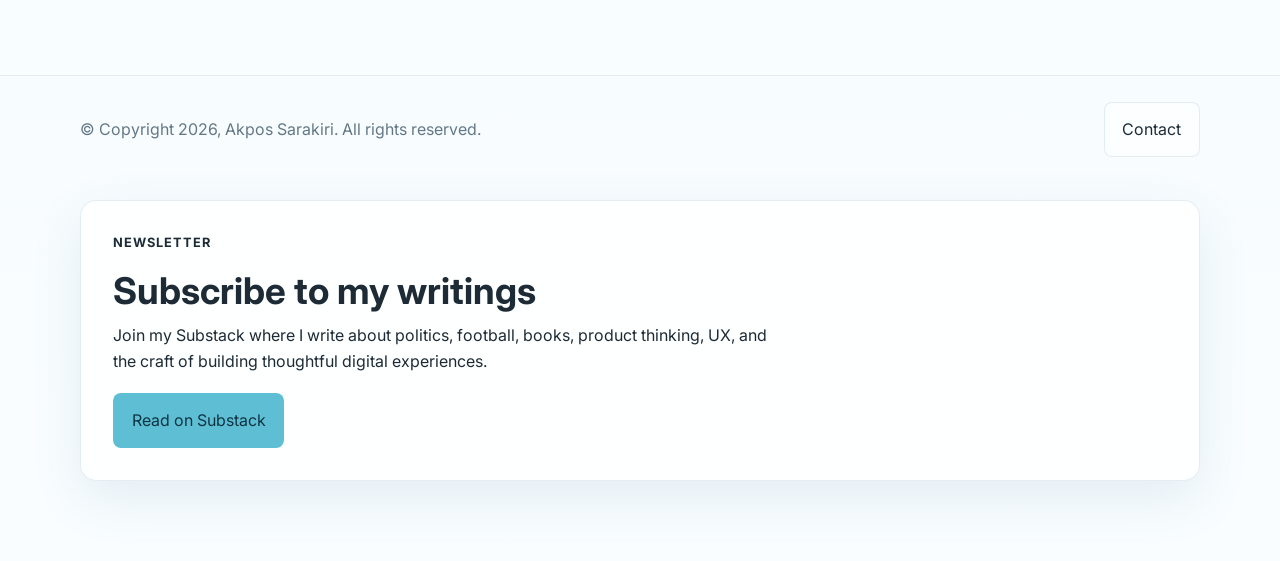
==== commit 799a9853: "Apply latest website corrections" ====
--- a/index.html
+++ b/index.html
@@ -328,9 +328,9 @@
     <div class="container">
       <article class="newsletter-card">
         <p class="section-label">Newsletter</p>
-        <h2 id="newsletter-heading">Subscribe for product notes and writing</h2>
+        <h2 id="newsletter-heading">Subscribe to my writings</h2>
         <p>
-          Join my Substack for occasional notes on product thinking, UX, and the craft of building thoughtful digital experiences.
+          Join my Substack where I write about politics, football, books, product thinking, UX, and the craft of building thoughtful digital experiences.
         </p>
         <a class="button primary" href="https://akpossarakiri.substack.com/" target="_blank" rel="noopener noreferrer">
           Read on Substack
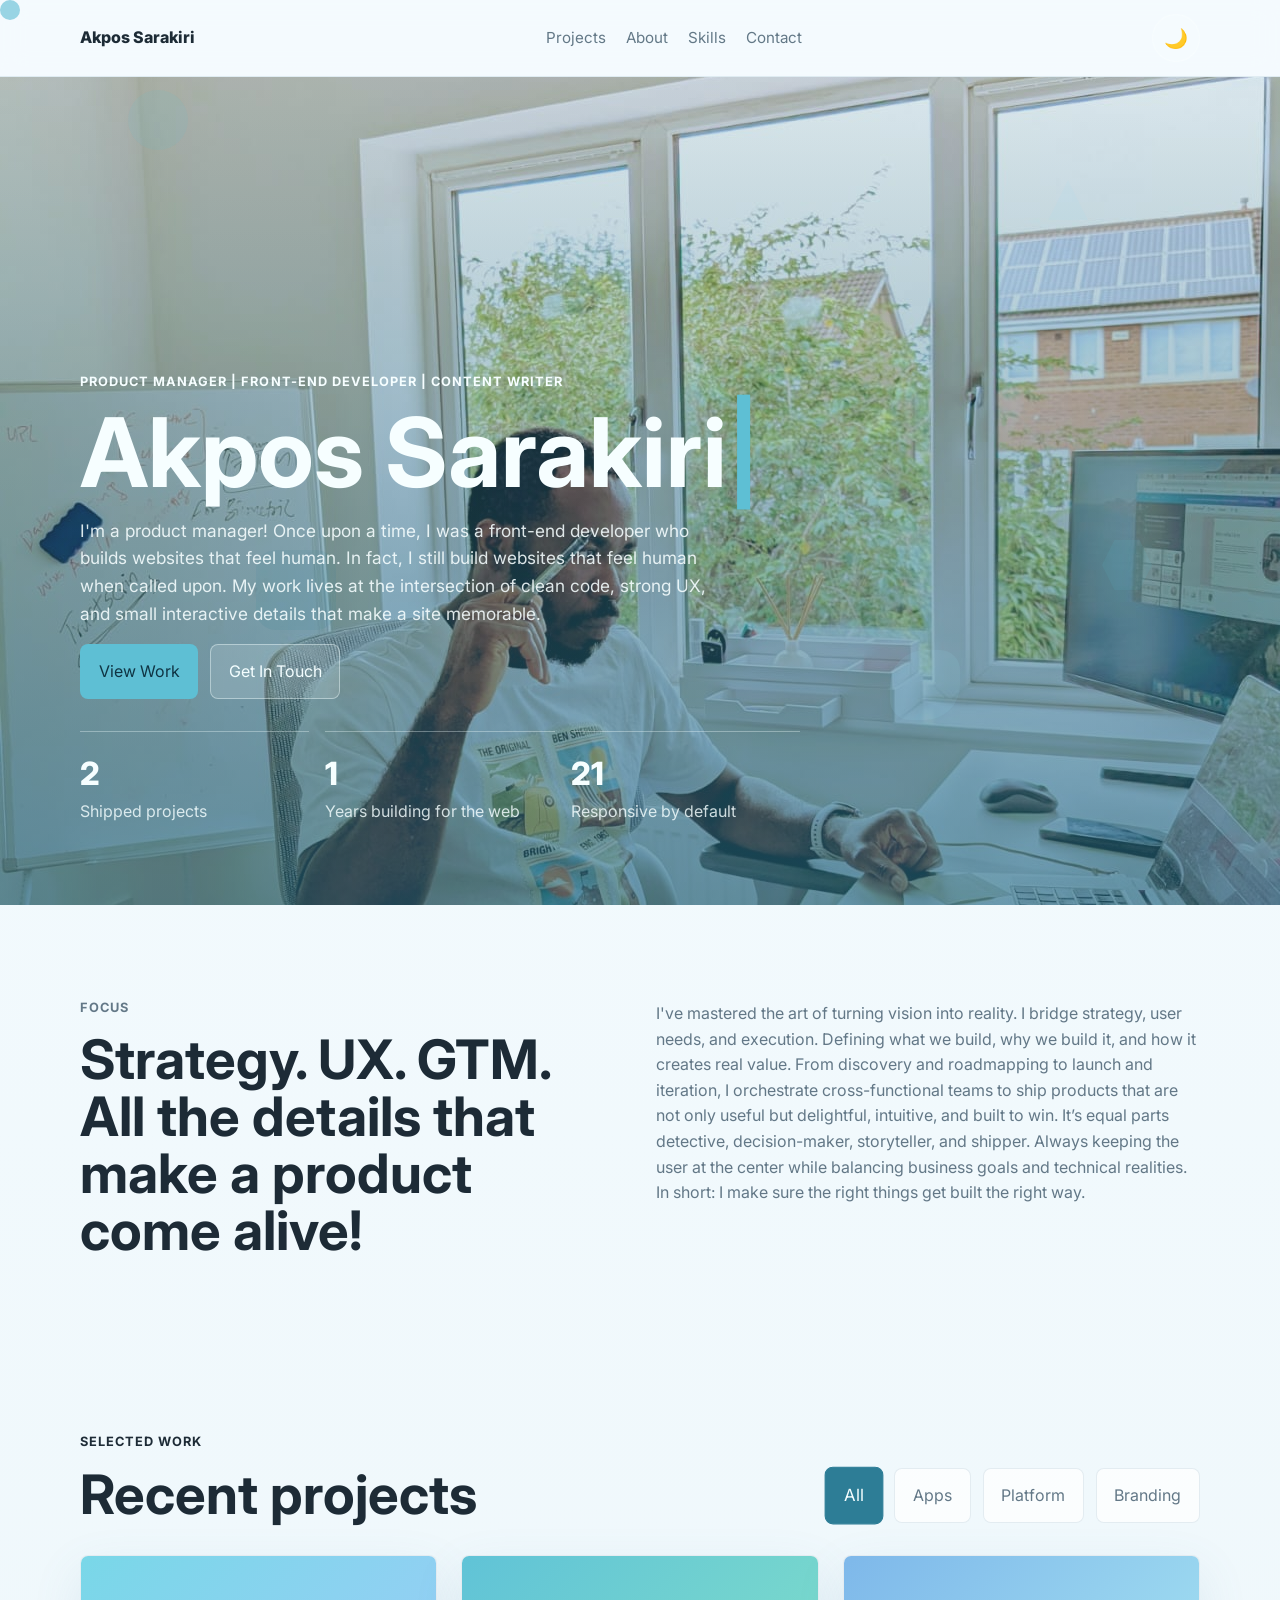
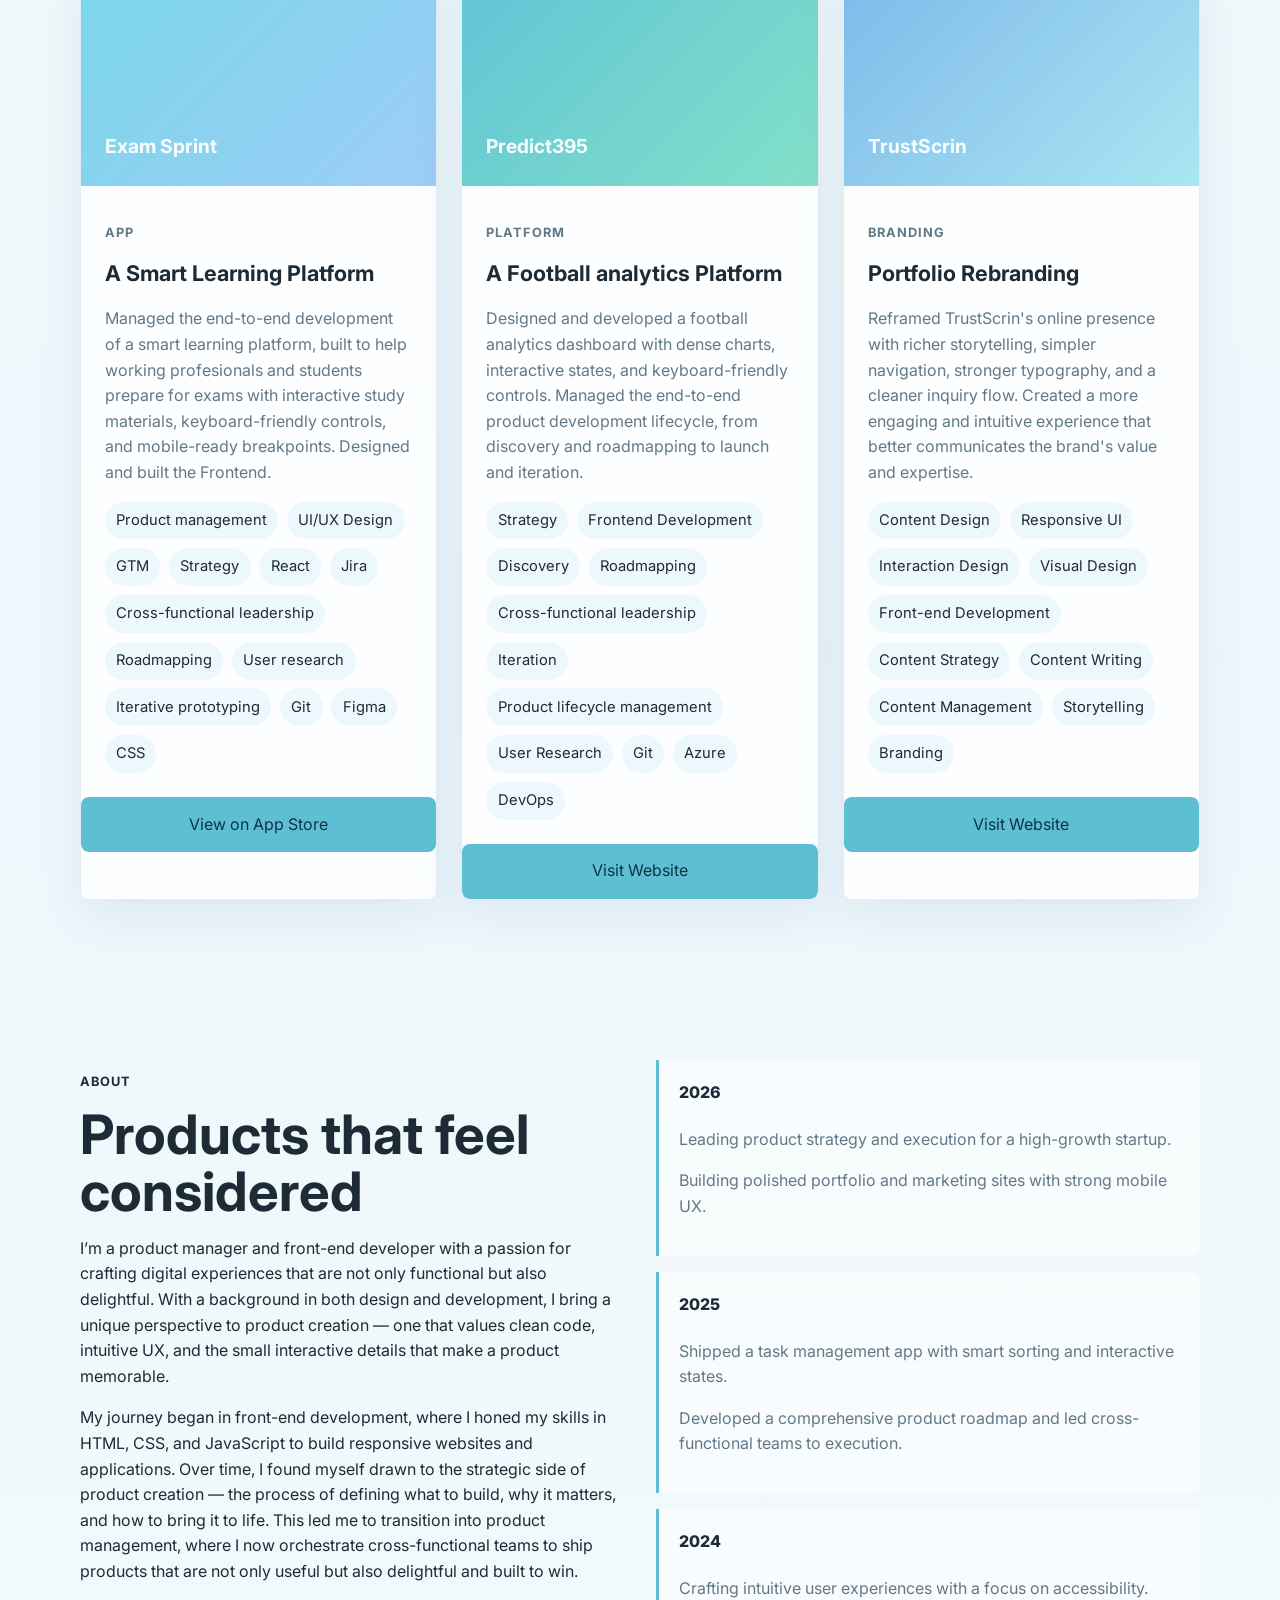
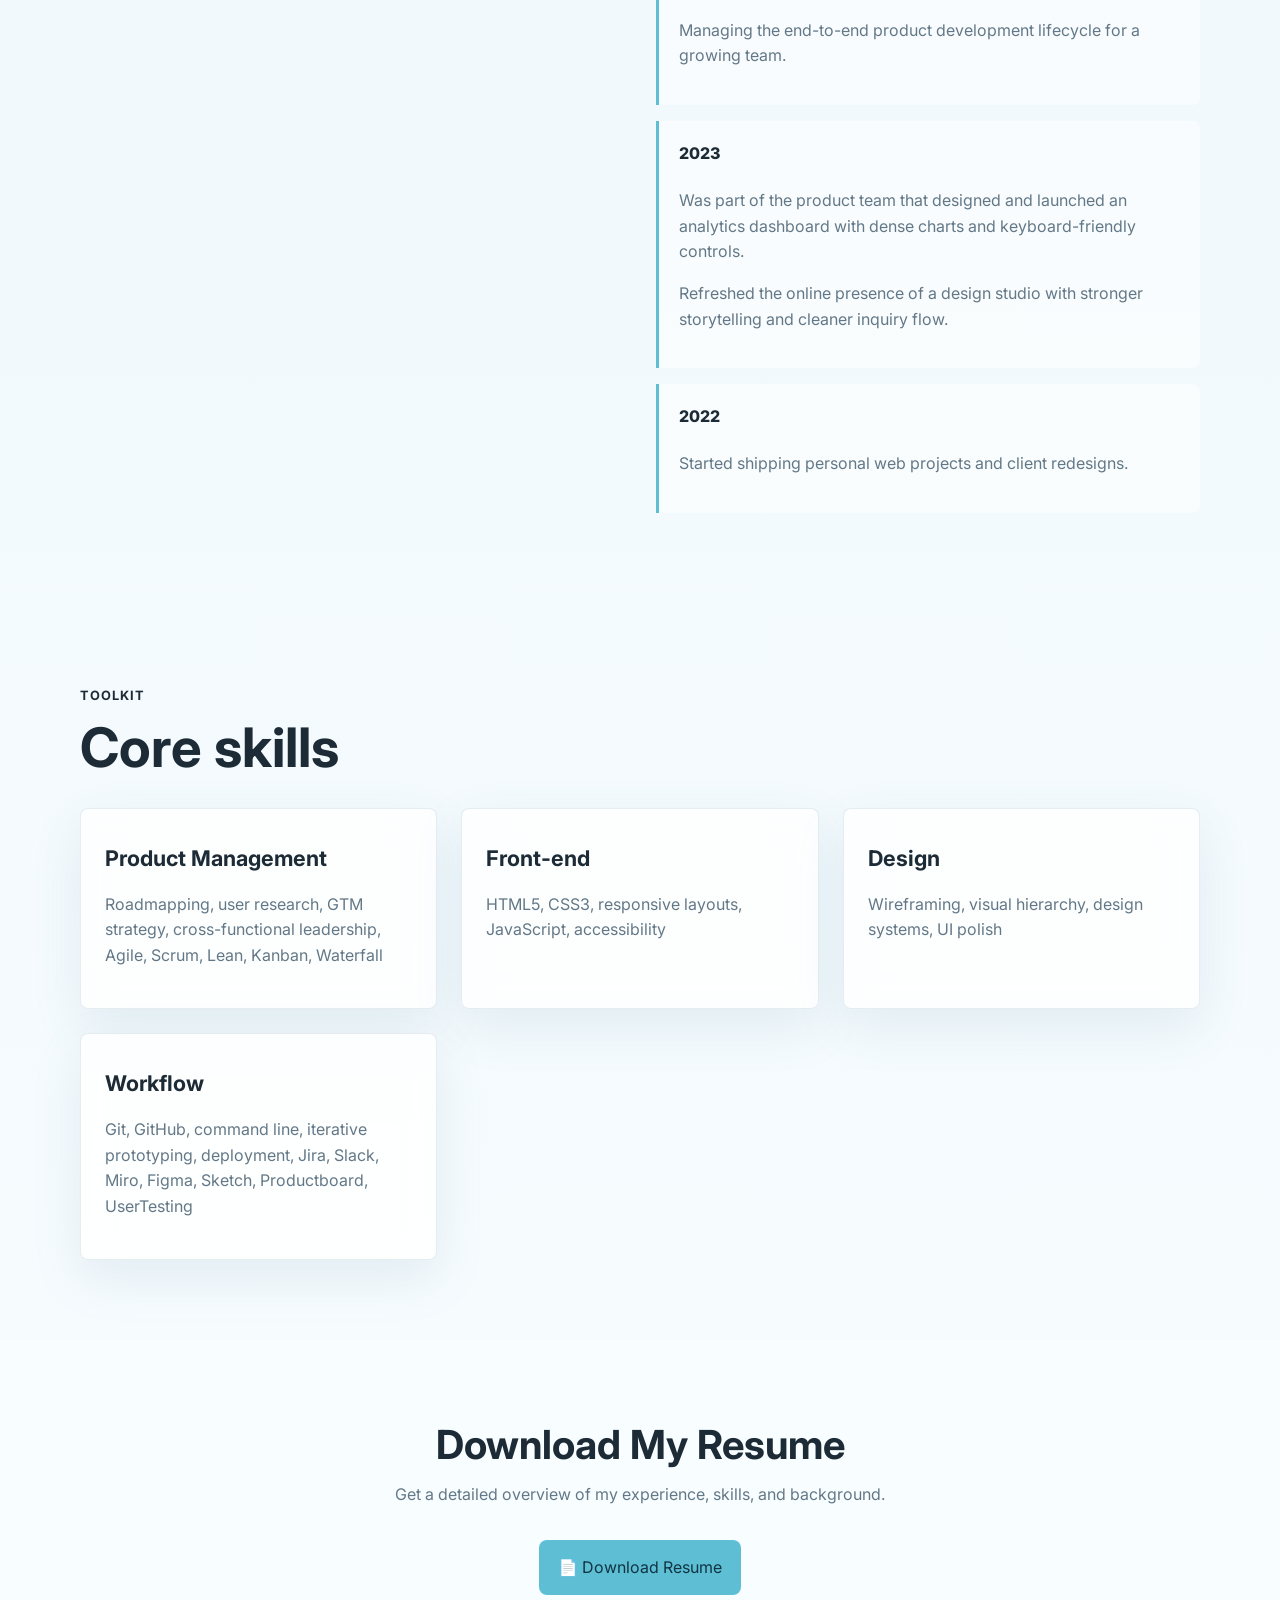
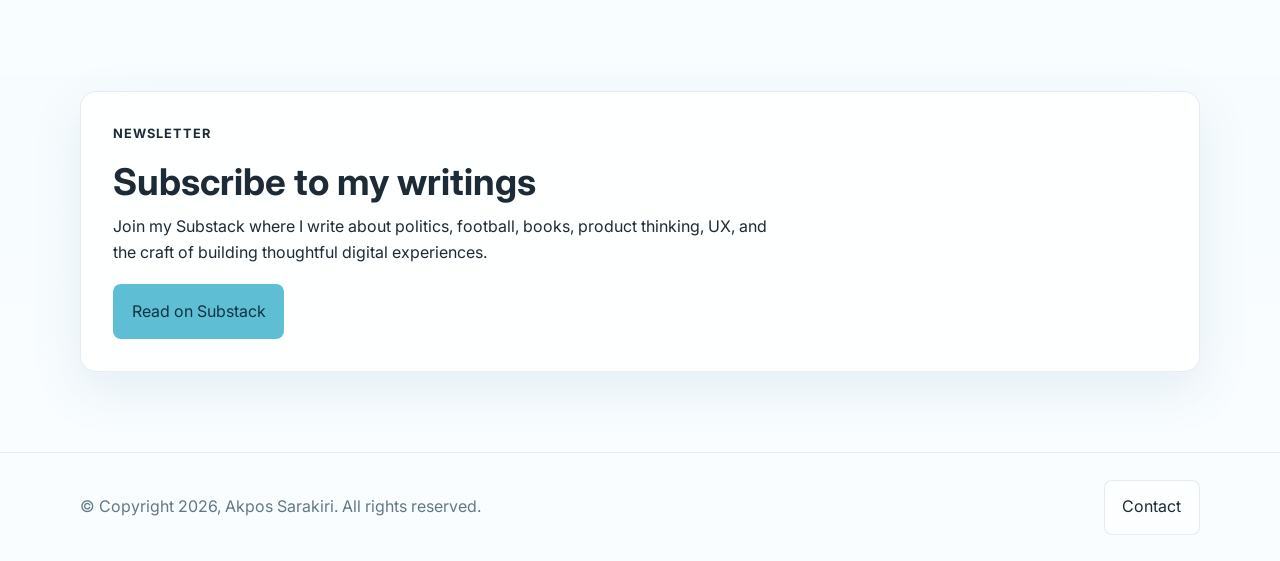
==== commit 87aa8e2a: "Update site content" ====
--- a/index.html
+++ b/index.html
@@ -309,22 +309,7 @@
         </div>
       </section>
 
-  </main>
-
-  <footer class="site-footer">
-    <div class="container footer-shell">
-      <div>
-        <p>&copy; Copyright 2026, Akpos Sarakiri. All rights reserved.</p>
-      </div>
-      <a class="button tertiary" href="contact.html">Contact</a>
-    </div>
-  </footer>
-
-  <button class="back-to-top" aria-label="Back to top">
-    <span>↑</span>
-  </button>
-
-  <section class="section newsletter-section" aria-labelledby="newsletter-heading">
+      <section class="section newsletter-section" aria-labelledby="newsletter-heading">
     <div class="container">
       <article class="newsletter-card">
         <p class="section-label">Newsletter</p>
@@ -339,6 +324,21 @@
     </div>
   </section>
 
+  </main>
+
+  <footer class="site-footer">
+    <div class="container footer-shell">
+      <div>
+        <p>&copy; Copyright 2026, Akpos Sarakiri. All rights reserved.</p>
+      </div>
+      <a class="button tertiary" href="contact.html">Contact</a>
+    </div>
+  </footer>
+
+  <button class="back-to-top" aria-label="Back to top">
+    <span>↑</span>
+  </button>
+
   <script src="script.js"></script>
 </body>
 </html>
